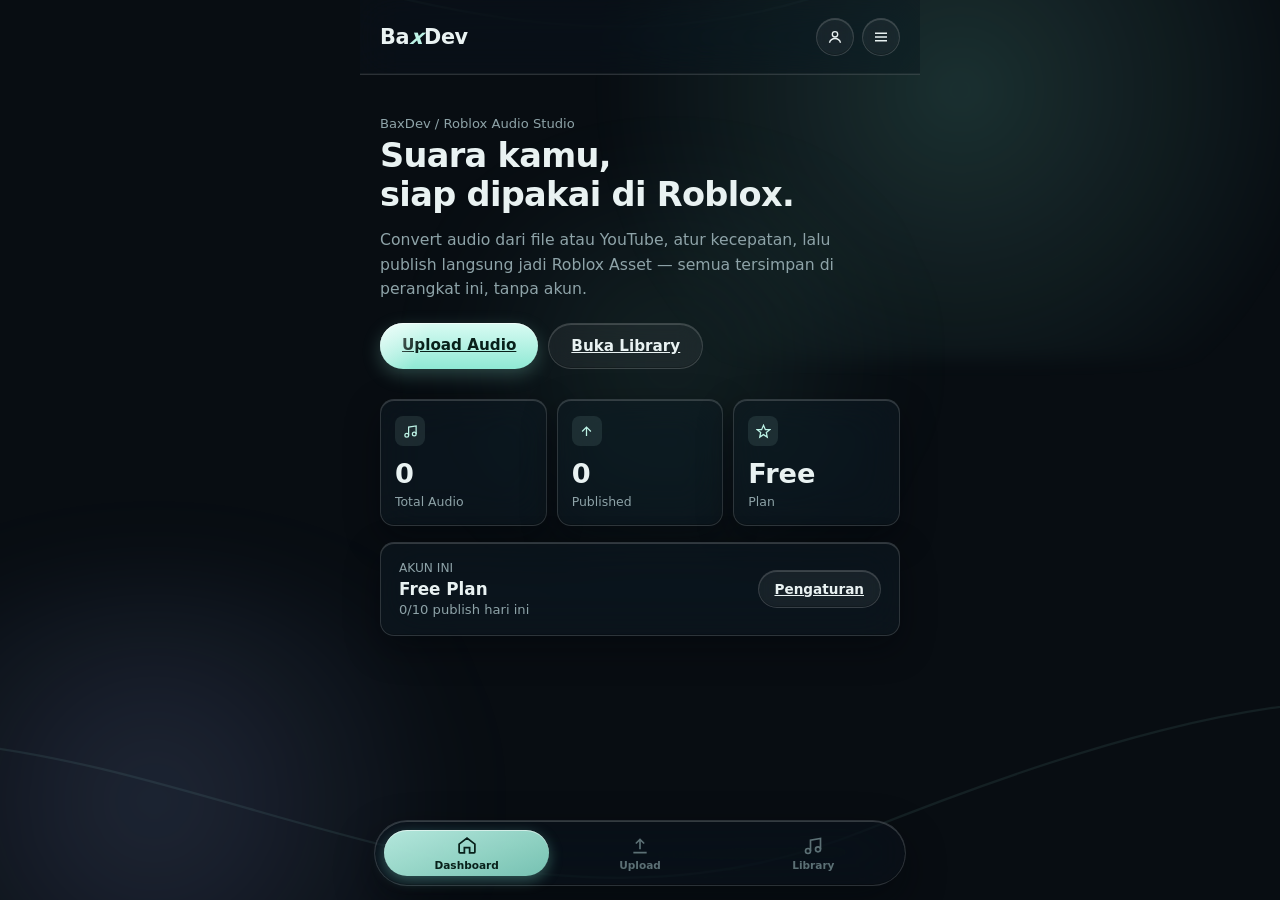
==== index.html @ e19176b3 "update" ====
<!DOCTYPE html>
<html lang="id">
<head>
<meta charset="UTF-8">
<meta name="viewport" content="width=device-width, initial-scale=1, viewport-fit=cover">
<title>BaxDev — Roblox Audio Studio</title>
<link rel="icon" href="data:image/svg+xml,%3Csvg xmlns='http://www.w3.org/2000/svg' viewBox='0 0 100 100'%3E%3Crect width='100' height='100' rx='22' fill='%230a1016'/%3E%3Ctext x='50' y='68' font-family='Arial' font-weight='900' font-size='58' fill='%237fe6d8' text-anchor='middle'%3EB%3C/text%3E%3C/svg%3E">
<link rel="stylesheet" href="assets/style.css">
</head>
<body>

<div class="wave-field" aria-hidden="true">
  <div class="glow"></div>
  <svg viewBox="0 0 800 900" preserveAspectRatio="xMidYMid slice">
    <g fill="none" stroke="rgba(140,220,205,0.09)" stroke-width="1">
      <path d="M-50,120 C150,40 300,220 500,140 S800,60 900,150"/>
      <path d="M-50,220 C150,140 300,320 500,240 S800,160 900,250"/>
      <path d="M-50,600 C150,520 300,700 500,620 S800,540 900,630"/>
      <path d="M-50,700 C150,620 300,800 500,720 S800,640 900,730"/>
    </g>
  </svg>
</div>

<div id="loader">
  <div class="brand-mark"><span>Ba</span><span class="x">x</span><span>Dev</span></div>
  <div class="bar"><i></i></div>
</div>

<div id="app">

  <header class="topbar">
    <a class="logo" href="index.html"><span>Ba</span><span class="x">x</span><span>Dev</span></a>
    <div class="topbar-actions">
      <a class="icon-btn" href="settings.html" title="Akun Roblox" aria-label="Akun Roblox">
        <svg viewBox="0 0 24 24" fill="none" stroke="currentColor" stroke-width="1.8"><circle cx="12" cy="8.4" r="3.6"/><path d="M4.6 19.6c1.15-3.55 4.05-5.6 7.4-5.6s6.25 2.05 7.4 5.6"/></svg>
      </a>
      <button class="icon-btn" id="btnMenu" title="Menu" aria-label="Menu">
        <svg viewBox="0 0 24 24" fill="none" stroke="currentColor" stroke-width="1.8"><path d="M4 7h16M4 12h16M4 17h16"/></svg>
      </button>
    </div>
  </header>

  <main>
    <p class="eyebrow-plain">BaxDev / Roblox Audio Studio</p>
    <h1 class="hero">Suara kamu,<br>siap dipakai di Roblox.</h1>
    <p class="hero-sub">Convert audio dari file atau YouTube, atur kecepatan, lalu publish langsung jadi Roblox Asset — semua tersimpan di perangkat ini, tanpa akun.</p>
    <div class="btn-row">
      <a class="btn btn-primary" href="upload.html">Upload Audio</a>
      <a class="btn btn-ghost" href="library.html">Buka Library</a>
    </div>

    <div class="stats-grid">
      <div class="stat-card">
        <div class="ic"><svg viewBox="0 0 24 24" fill="none" stroke="currentColor" stroke-width="2"><path d="M9 18V5l12-2v13"/><circle cx="6" cy="18" r="3"/><circle cx="18" cy="16" r="3"/></svg></div>
        <div class="num" id="statTotal">0</div>
        <div class="lbl">Total Audio</div>
      </div>
      <div class="stat-card">
        <div class="ic"><svg viewBox="0 0 24 24" fill="none" stroke="currentColor" stroke-width="2"><path d="M12 19V5M5 12l7-7 7 7"/></svg></div>
        <div class="num" id="statPublished">0</div>
        <div class="lbl">Published</div>
      </div>
      <div class="stat-card">
        <div class="ic"><svg viewBox="0 0 24 24" fill="none" stroke="currentColor" stroke-width="2"><path d="M12 2l3 7h7l-5.5 4.5L18 21l-6-4-6 4 1.5-7.5L2 9h7z"/></svg></div>
        <div class="num" id="statPlanShort">Free</div>
        <div class="lbl">Plan</div>
      </div>
    </div>

    <div class="plan-card">
      <div>
        <div class="plan-lbl">AKUN INI</div>
        <div class="plan-name" id="planName">Free Plan</div>
        <div class="plan-quota" id="planQuota">0/10 publish hari ini</div>
      </div>
      <a class="btn btn-ghost" href="settings.html">Pengaturan</a>
    </div>
  </main>

  <nav class="bottom-nav">
    <a href="index.html" class="nav-item active">
      <span class="nav-content">
        <svg viewBox="0 0 24 24" fill="none" stroke="currentColor" stroke-width="2"><path d="M3 11l9-7 9 7v9a1 1 0 01-1 1h-5v-6H9v6H4a1 1 0 01-1-1z"/></svg>
        Dashboard
      </span>
    </a>
    <a href="upload.html" class="nav-item">
      <span class="nav-content">
        <svg viewBox="0 0 24 24" fill="none" stroke="currentColor" stroke-width="2"><path d="M12 16V4M7 9l5-5 5 5M4 20h16"/></svg>
        Upload
      </span>
    </a>
    <a href="library.html" class="nav-item">
      <span class="nav-content">
        <svg viewBox="0 0 24 24" fill="none" stroke="currentColor" stroke-width="2"><path d="M9 18V5l12-2v13"/><circle cx="6" cy="18" r="3"/><circle cx="18" cy="16" r="3"/></svg>
        Library
      </span>
    </a>
  </nav>
</div>

<!-- MENU SHEET -->
<div class="modal-veil" id="veilMenu">
  <div class="modal menu-sheet">
    <div class="modal-head"><h3>Menu</h3><button class="icon-btn" data-close aria-label="Tutup">✕</button></div>
    <a class="menu-item" href="owner.html">
      <svg viewBox="0 0 24 24" fill="none" stroke="currentColor" stroke-width="2"><path d="M12 2l7 4v6c0 5-3.5 8-7 10-3.5-2-7-5-7-10V6l7-4z"/></svg>
      Owner Panel
    </a>
    <a class="menu-item" href="settings.html">
      <svg viewBox="0 0 24 24" fill="none" stroke="currentColor" stroke-width="2"><path d="M12 15a3 3 0 100-6 3 3 0 000 6z"/><path d="M19.4 13.5a1.7 1.7 0 000-3l1-1.7-1.7-1.7-1.7 1a1.7 1.7 0 00-3 0l-1-1.7H10l-1 1.7a1.7 1.7 0 00-3 0l-1.7-1L2.6 8.8l1 1.7a1.7 1.7 0 000 3l-1 1.7 1.7 1.7 1.7-1a1.7 1.7 0 003 0l1 1.7h3l1-1.7a1.7 1.7 0 003 0l1.7 1 1.7-1.7z"/></svg>
      Pengaturan
    </a>
  </div>
</div>

<div class="toast" id="toast"></div>

<script src="assets/storage.js"></script>
<script>
(function(){
  "use strict";
  const loader = document.getElementById("loader");
  const brand = loader ? loader.querySelector(".brand-mark") : null;
  const targetLogo = document.querySelector("header.topbar .logo");
  if(!loader || !brand){ return; }

  const SEEN_KEY = "baxdev_loader_seen";
  let alreadySeen = false;
  try{ alreadySeen = sessionStorage.getItem(SEEN_KEY) === "1"; }catch(e){ /* private mode dll — anggap belum pernah lihat */ }

  if(alreadySeen){
    // Sudah pernah nonton animasinya di sesi browser ini (tab/window yang sama) —
    // langsung sembunyikan tanpa animasi, biar nggak nongol ulang tiap balik ke Dashboard.
    loader.classList.add("gone");
    return;
  }
  try{ sessionStorage.setItem(SEEN_KEY, "1"); }catch(e){ /* localStorage penuh/private mode — nggak fatal, animasi tetap jalan */ }

  function flyToCorner(){
    if(!targetLogo){ loader.classList.add("hidden"); return; }
    const from = brand.getBoundingClientRect();
    const to = targetLogo.getBoundingClientRect();
    const scale = to.width / from.width;
    const dx = (to.left + to.width / 2) - (from.left + from.width / 2);
    const dy = (to.top + to.height / 2) - (from.top + from.height / 2);

    loader.classList.add("collapsing"); // background + progress bar memudar
    brand.style.transform = `translate(${dx}px, ${dy}px) scale(${scale})`;

    brand.addEventListener("transitionend", () => {
      loader.classList.add("gone"); // sudah persis di posisi logo asli, sembunyikan instan
    }, { once: true });
  }

  brand.addEventListener("animationend", () => {
    brand.style.animation = "none";
    void brand.offsetWidth; // paksa reflow supaya transform berikutnya benar-benar transisi
    setTimeout(flyToCorner, 300);
  }, { once: true });

  // fallback kalau animationend tidak pernah tembak (mis. tab background)
  setTimeout(() => {
    if(!loader.classList.contains("gone")) loader.classList.add("hidden");
  }, 3000);
})();
</script>
</body>
</html>
---- assets/style.css ----
:root{
  --bg:#080d12;
  --bg-soft:#0c141b;
  --panel:#101b23;
  --panel-2:#0d161d;
  --border:rgba(255,255,255,.08);
  --border-strong:rgba(255,255,255,.14);
  --text:#e9f2f2;
  --text-dim:#8ea3a8;
  --text-faint:#5c7075;
  --accent:#bdf3e6;
  --accent-strong:#8fe9d4;
  --accent-ink:#08201a;
  --accent-2:#9db3ff;
  --danger:#ff8a80;
  --ok:#7ee6b0;
  --warn:#ffcf7d;
  --radius:14px;
  --radius-sm:9px;
  --shell-max:560px;
  /* liquid glass surface: translucent panel + blur so the moving
     background shows through, plus a thin top rim-light and a soft
     cast shadow to read as a curved, lit piece of glass. */
  --glass-bg:rgba(16,27,35,.52);
  --glass-bg-soft:rgba(13,22,29,.4);
  --glass-border:rgba(255,255,255,.14);
  --glass-highlight:inset 0 1px 0 rgba(255,255,255,.16), inset 0 -1px 0 rgba(0,0,0,.22);
  --glass-shadow:0 12px 34px rgba(2,6,10,.4);
  --glass-blur:blur(20px) saturate(150%);
}
@media (prefers-reduced-motion: reduce){
  *,*::before,*::after{animation-duration:.001ms !important;animation-iteration-count:1 !important;transition-duration:.001ms !important;}
}
*{box-sizing:border-box;}
html,body{height:100%;}
body{
  margin:0;
  background:var(--bg);
  color:var(--text);
  font-family:'Segoe UI',Inter,system-ui,-apple-system,sans-serif;
  -webkit-font-smoothing:antialiased;
  padding-top:env(safe-area-inset-top,0px);
}
html{scroll-padding-top:env(safe-area-inset-top,0px);}
::selection{background:var(--accent);color:var(--accent-ink);}
button{font-family:inherit;}
input,textarea,select{font-family:inherit;}
a{color:inherit;}

.wave-field{position:fixed;inset:0;overflow:hidden;z-index:0;pointer-events:none;background:var(--bg);}
.wave-field svg{position:absolute;inset:-10% -20%;width:140%;height:120%;animation:waveDrift 26s ease-in-out infinite;}
.wave-field .glow{
  position:absolute;top:-20%;right:-10%;width:70%;height:60%;
  background:radial-gradient(circle,rgba(125,230,208,.16),transparent 70%);
  filter:blur(10px);
  animation:blobFloatA 22s ease-in-out infinite;
}
/* two extra liquid blobs, added purely via pseudo-elements so every page
   that already has .wave-field gets them for free, no markup changes. */
.wave-field::before,.wave-field::after{
  content:"";position:absolute;border-radius:50%;filter:blur(46px);
}
.wave-field::before{
  width:60%;height:50%;left:-18%;bottom:-14%;
  background:radial-gradient(circle,rgba(157,179,255,.16),transparent 70%);
  animation:blobFloatB 30s ease-in-out infinite;
}
.wave-field::after{
  width:45%;height:40%;left:30%;top:20%;
  background:radial-gradient(circle,rgba(125,230,208,.10),transparent 70%);
  animation:blobFloatC 34s ease-in-out infinite;
}
@keyframes waveDrift{
  0%{transform:translate3d(0,0,0) rotate(0deg);}
  50%{transform:translate3d(-3%,1.5%,0) rotate(.6deg);}
  100%{transform:translate3d(0,0,0) rotate(0deg);}
}
@keyframes blobFloatA{
  0%,100%{transform:translate3d(0,0,0) scale(1);}
  50%{transform:translate3d(-6%,8%,0) scale(1.12);}
}
@keyframes blobFloatB{
  0%,100%{transform:translate3d(0,0,0) scale(1);}
  50%{transform:translate3d(8%,-6%,0) scale(1.15);}
}
@keyframes blobFloatC{
  0%,100%{transform:translate3d(0,0,0) scale(1);}
  50%{transform:translate3d(-5%,-5%,0) scale(.9);}
}

/* ---------- LOADER (index only) ---------- */
/* Tiga fase: (1) brand-mark muncul di tengah lewat brandIn, (2) begitu
   selesai, JS ukur posisi logo asli di topbar lalu set transform inline
   di brand-mark supaya "terbang" smooth ke pojok kiri atas — background
   & progress bar memudar bareng (.collapsing) sementara brand-mark tetap
   terlihat penuh di atasnya, (3) begitu penerbangan selesai persis di
   posisi logo asli, #loader disembunyikan instan (.gone) — tidak ada
   crossfade karena keduanya sudah identik pixel-for-pixel. */
#loader{
  position:fixed;inset:0;z-index:100;
  display:flex;align-items:center;justify-content:center;flex-direction:column;
  background:var(--bg);
  transition:opacity .5s ease, visibility .5s ease, background .45s ease;
}
#loader.collapsing{background:transparent;}
#loader.collapsing .bar{opacity:0;transition:opacity .3s ease;}
#loader.hidden{opacity:0;visibility:hidden;pointer-events:none;}
#loader.gone{display:none;}
.brand-mark{font-size:2.6rem;font-weight:800;letter-spacing:-.02em;display:flex;align-items:baseline;gap:1px;color:var(--text);}
.brand-mark .x{color:var(--accent);font-style:italic;transform:skewX(-8deg);display:inline-block;}
#loader .brand-mark{
  position:relative;z-index:2;
  opacity:0;transform:translateY(6px) scale(.98);
  animation:brandIn .8s cubic-bezier(.2,.7,.2,1) forwards .15s;
  transition:transform .6s cubic-bezier(.22,1,.36,1);
  transform-origin:center center;
  will-change:transform;
}
#loader .bar{width:120px;height:2px;background:rgba(255,255,255,.08);margin-top:26px;border-radius:2px;overflow:hidden;}
#loader .bar i{display:block;height:100%;width:30%;background:var(--accent);animation:loadBar 1.1s ease-in-out infinite;}
@keyframes brandIn{to{opacity:1;transform:none;}}
@keyframes loadBar{0%{transform:translateX(-100%);}50%{transform:translateX(120%);}100%{transform:translateX(320%);}}

/* ---------- SHELL ---------- */
#app{position:relative;z-index:1;max-width:var(--shell-max);margin:0 auto;min-height:100vh;}
#app.fade-in{opacity:0;animation:appIn .35s ease forwards;}
@keyframes appIn{to{opacity:1;}}

header.topbar{
  position:sticky;top:0;top:env(safe-area-inset-top,0px);z-index:20;
  display:flex;align-items:center;justify-content:space-between;
  padding:18px 20px;background:var(--glass-bg-soft);
  -webkit-backdrop-filter:var(--glass-blur);backdrop-filter:var(--glass-blur);
  border-bottom:1px solid var(--glass-border);
  box-shadow:inset 0 -1px 0 rgba(255,255,255,.05);
  text-decoration:none;
}
.logo{font-size:1.3rem;font-weight:800;letter-spacing:-.02em;display:flex;gap:1px;text-decoration:none;color:var(--text);}
.logo .x{color:var(--accent);font-style:italic;transform:skewX(-8deg);}
.topbar-actions{display:flex;gap:8px;align-items:center;}
.icon-btn{
  width:38px;height:38px;border-radius:50%;border:1px solid var(--glass-border);
  background:rgba(255,255,255,.05);-webkit-backdrop-filter:blur(10px);backdrop-filter:blur(10px);
  color:var(--text);display:flex;align-items:center;justify-content:center;
  cursor:pointer;transition:background .15s,border-color .15s;text-decoration:none;
  box-shadow:var(--glass-highlight);
}
.icon-btn:hover{background:rgba(255,255,255,.1);}
.icon-btn:focus-visible{outline:2px solid var(--accent);outline-offset:2px;}
.icon-btn svg{width:18px;height:18px;}
.icon-btn.has-avatar{padding:0;overflow:hidden;background:rgba(255,255,255,.05);}
.account-avatar-img{width:100%;height:100%;object-fit:cover;display:block;border-radius:50%;}

main{padding:28px 20px 110px;}

.eyebrow-plain{color:var(--text-dim);font-size:.82rem;margin-bottom:6px;}
h1.hero{font-size:2.1rem;line-height:1.15;font-weight:800;letter-spacing:-.02em;margin:0 0 14px;}
h1.page-title{font-size:1.7rem;font-weight:800;letter-spacing:-.01em;margin:0 0 6px;}
.page-sub{color:var(--text-dim);font-size:.9rem;margin:0 0 24px;}
.hero-sub{color:var(--text-dim);font-size:.98rem;line-height:1.55;margin:0 0 22px;max-width:46ch;}

.btn{border:none;border-radius:999px;padding:13px 22px;font-size:.95rem;font-weight:700;cursor:pointer;transition:transform .12s ease, filter .12s ease;position:relative;overflow:hidden;}
.btn:active{transform:scale(.97);}
.btn-primary{background:linear-gradient(180deg,#d9fbf3,var(--accent-strong));color:var(--accent-ink);box-shadow:0 6px 18px rgba(143,233,212,.25), inset 0 1px 0 rgba(255,255,255,.6);}
.btn-primary::after{content:"";position:absolute;inset:0;background:linear-gradient(115deg,rgba(255,255,255,.55) 0%,rgba(255,255,255,0) 30%);pointer-events:none;}
.btn-primary:hover{filter:brightness(1.04);}
.btn-primary:disabled{filter:grayscale(.5);opacity:.55;cursor:not-allowed;transform:none;}
.btn-ghost{background:rgba(255,255,255,.05);border:1px solid var(--glass-border);color:var(--text);-webkit-backdrop-filter:blur(12px);backdrop-filter:blur(12px);box-shadow:var(--glass-highlight);}
.btn-ghost:hover{background:rgba(255,255,255,.09);}
.btn-danger{background:rgba(255,138,128,.08);border:1px solid rgba(255,138,128,.4);color:var(--danger);-webkit-backdrop-filter:blur(12px);backdrop-filter:blur(12px);}
.btn-danger:hover{background:rgba(255,138,128,.14);}
.btn-block{width:100%;}
.btn-row{display:flex;gap:10px;flex-wrap:wrap;margin-bottom:30px;}

.stats-grid{display:grid;grid-template-columns:repeat(3,1fr);gap:10px;margin-bottom:16px;}
.stat-card{background:var(--glass-bg);-webkit-backdrop-filter:var(--glass-blur);backdrop-filter:var(--glass-blur);border:1px solid var(--glass-border);border-radius:var(--radius);padding:16px 14px;box-shadow:var(--glass-highlight),var(--glass-shadow);}
.stat-card .ic{width:30px;height:30px;border-radius:8px;background:rgba(189,243,230,.1);display:flex;align-items:center;justify-content:center;margin-bottom:14px;}
.stat-card .ic svg{width:15px;height:15px;color:var(--accent);}
.stat-card .num{font-size:1.7rem;font-weight:800;line-height:1;}
.stat-card .lbl{color:var(--text-dim);font-size:.78rem;margin-top:6px;}

.plan-card{display:flex;align-items:center;justify-content:space-between;gap:12px;background:var(--glass-bg);-webkit-backdrop-filter:var(--glass-blur);backdrop-filter:var(--glass-blur);border:1px solid var(--glass-border);border-radius:var(--radius);padding:18px;margin-bottom:34px;box-shadow:var(--glass-highlight),var(--glass-shadow);}
.plan-card .plan-lbl{color:var(--text-dim);font-size:.76rem;margin-bottom:4px;}
.plan-card .plan-name{font-weight:800;font-size:1.05rem;}
.plan-card .plan-name.vip{color:var(--accent);}
.plan-card .plan-quota{color:var(--text-dim);font-size:.82rem;margin-top:3px;}
.plan-card .btn{padding:10px 16px;font-size:.85rem;white-space:nowrap;}

section.card{background:var(--glass-bg);-webkit-backdrop-filter:var(--glass-blur);backdrop-filter:var(--glass-blur);border:1px solid var(--glass-border);border-radius:18px;padding:22px 18px;margin-bottom:20px;box-shadow:var(--glass-highlight),var(--glass-shadow);}
section.card h2{font-size:1.4rem;font-weight:800;letter-spacing:-.01em;margin:0 0 6px;}
section.card .card-sub{color:var(--text-dim);font-size:.9rem;margin:0 0 20px;}

.tabs{display:flex;gap:8px;background:rgba(255,255,255,.05);-webkit-backdrop-filter:blur(14px);backdrop-filter:blur(14px);padding:5px;border-radius:999px;margin-bottom:18px;border:1px solid var(--glass-border);box-shadow:var(--glass-highlight);}
.tab{flex:1;text-align:center;padding:12px 10px;border-radius:999px;border:none;background:transparent;color:var(--text-dim);font-weight:700;font-size:.92rem;cursor:pointer;transition:.15s;}
.tab.active{background:linear-gradient(180deg,#e6fcf6,var(--accent));color:var(--accent-ink);box-shadow:0 4px 14px rgba(143,233,212,.28), inset 0 1px 0 rgba(255,255,255,.6);}
.panel{display:none;}
.panel.active{display:block;}

.dropzone{border:1.5px dashed var(--glass-border);border-radius:var(--radius);padding:38px 16px;text-align:center;cursor:pointer;transition:border-color .15s,background .15s;background:rgba(255,255,255,.02);}
.dropzone:hover,.dropzone.drag{border-color:var(--accent-strong);background:rgba(189,243,230,.05);}
.dropzone .up-ic{width:52px;height:52px;border-radius:12px;background:var(--glass-bg);-webkit-backdrop-filter:blur(12px);backdrop-filter:blur(12px);border:1px solid var(--glass-border);display:flex;align-items:center;justify-content:center;margin:0 auto 16px;box-shadow:var(--glass-highlight);}
.dropzone .up-ic svg{width:22px;height:22px;color:var(--accent);}
.dropzone p.title{font-weight:700;margin:0 0 6px;}
.dropzone p.sub{color:var(--text-dim);font-size:.85rem;margin:0 0 16px;}
.fmt-row{display:flex;gap:8px;justify-content:center;flex-wrap:wrap;}
.fmt-pill{border:1px solid var(--border-strong);border-radius:999px;padding:5px 12px;font-size:.75rem;color:var(--text-dim);}
input[type=file]{display:none;}

label.field-label{display:block;font-size:.76rem;letter-spacing:.02em;color:var(--text-dim);margin-bottom:10px;}
textarea,.text-input{width:100%;background:rgba(255,255,255,.04);-webkit-backdrop-filter:blur(10px);backdrop-filter:blur(10px);border:1px solid var(--glass-border);border-radius:var(--radius-sm);color:var(--text);padding:14px;font-size:.95rem;resize:vertical;box-shadow:inset 0 1px 0 rgba(255,255,255,.06);}
textarea:focus,.text-input:focus{outline:none;border-color:var(--accent-strong);}
textarea::placeholder,.text-input::placeholder{color:var(--text-faint);}
textarea{min-height:96px;}

.hint{color:var(--text-dim);font-size:.82rem;line-height:1.5;margin-top:14px;}

.settings-block{margin-top:20px;padding-top:20px;border-top:1px solid var(--border);}
.settings-block h3{font-size:.95rem;font-weight:800;margin:0 0 14px;}
.speed-grid{display:grid;grid-template-columns:repeat(4,1fr);gap:8px;margin-bottom:6px;}
.speed-chip{border:1px solid var(--glass-border);background:rgba(255,255,255,.04);-webkit-backdrop-filter:blur(10px);backdrop-filter:blur(10px);color:var(--text-dim);border-radius:999px;padding:11px 0;font-weight:700;font-size:.85rem;cursor:pointer;box-shadow:var(--glass-highlight);}
.speed-chip.active{background:var(--accent);border-color:var(--accent);color:var(--accent-ink);box-shadow:0 4px 14px rgba(143,233,212,.3), inset 0 1px 0 rgba(255,255,255,.6);}

.quota-lock{margin-top:14px;padding:12px 14px;border-radius:var(--radius-sm);background:rgba(255,207,125,.09);-webkit-backdrop-filter:blur(10px);backdrop-filter:blur(10px);border:1px solid rgba(255,207,125,.25);color:var(--warn);font-size:.82rem;}

/* mode toggle (direct vs proxy) */
.mode-toggle{display:flex;gap:8px;margin-bottom:14px;}
.mode-btn{flex:1;padding:12px 8px;border-radius:var(--radius-sm);border:1px solid var(--glass-border);background:rgba(255,255,255,.04);-webkit-backdrop-filter:blur(10px);backdrop-filter:blur(10px);color:var(--text-dim);font-weight:700;font-size:.82rem;cursor:pointer;}
.mode-btn.active{background:var(--accent);color:var(--accent-ink);border-color:var(--accent);}

.conn-banner{border-radius:var(--radius-sm);padding:13px 14px;font-size:.84rem;margin-top:14px;display:none;line-height:1.5;-webkit-backdrop-filter:blur(10px);backdrop-filter:blur(10px);}
.conn-banner.show{display:block;}
.conn-banner.ok{background:rgba(126,230,176,.1);border:1px solid rgba(126,230,176,.3);color:var(--ok);}
.conn-banner.err{background:rgba(255,138,128,.1);border:1px solid rgba(255,138,128,.3);color:var(--danger);}
.conn-banner.pending{background:rgba(255,255,255,.06);border:1px solid var(--border-strong);color:var(--text-dim);}

/* ---------- custom preview player ---------- */
.player{display:flex;align-items:center;gap:12px;background:var(--glass-bg);-webkit-backdrop-filter:var(--glass-blur);backdrop-filter:var(--glass-blur);border:1px solid var(--glass-border);border-radius:999px;padding:8px 16px 8px 8px;margin-bottom:10px;box-shadow:var(--glass-highlight);}
.player-play{flex-shrink:0;width:34px;height:34px;border-radius:50%;border:none;background:var(--accent);color:var(--accent-ink);display:flex;align-items:center;justify-content:center;cursor:pointer;transition:filter .12s ease;padding:0;box-shadow:0 3px 10px rgba(143,233,212,.3), inset 0 1px 0 rgba(255,255,255,.6);}
.player-play:hover{filter:brightness(1.06);}
.player-play svg{width:14px;height:14px;}
.player-play .ic-pause{display:none;}
.player-play.playing .ic-play{display:none;}
.player-play.playing .ic-pause{display:block;}
.player-body{flex:1;min-width:0;}
.player-seek{-webkit-appearance:none;appearance:none;width:100%;height:3px;background:rgba(255,255,255,.14);border-radius:999px;outline:none;margin:0;cursor:pointer;}
.player-seek::-webkit-slider-thumb{-webkit-appearance:none;width:11px;height:11px;border-radius:50%;background:var(--accent);border:none;margin-top:-4px;}
.player-seek::-moz-range-thumb{width:11px;height:11px;border-radius:50%;background:var(--accent);border:none;}
.player-seek::-moz-range-track{height:3px;background:rgba(255,255,255,.14);border-radius:999px;}
.player-seek:focus-visible{outline:2px solid var(--accent);outline-offset:3px;}
.player-time{display:flex;justify-content:space-between;font-size:.7rem;color:var(--text-faint);margin-top:6px;}

/* ---------- upload progress ---------- */
.progress-row{display:flex;align-items:center;gap:10px;margin-bottom:10px;}
.progress-bar{flex:1;height:4px;border-radius:999px;background:rgba(255,255,255,.08);overflow:hidden;}
.progress-bar i{display:block;height:100%;width:0%;background:var(--accent);transition:width .2s ease;}
.progress-pct{font-size:.72rem;color:var(--text-dim);font-weight:700;min-width:32px;text-align:right;}

/* library / tracks */
.track{border:1px solid var(--glass-border);border-radius:var(--radius);padding:14px;margin-bottom:12px;background:var(--glass-bg-soft);-webkit-backdrop-filter:var(--glass-blur);backdrop-filter:var(--glass-blur);box-shadow:var(--glass-highlight);}
.track-top{display:flex;justify-content:space-between;gap:10px;align-items:flex-start;margin-bottom:10px;flex-wrap:wrap;}
.track-tags{display:flex;gap:6px;flex-wrap:wrap;}
.track-src,.track-speed{font-size:.68rem;letter-spacing:.03em;color:var(--text-faint);border:1px solid var(--border);border-radius:6px;padding:3px 7px;white-space:nowrap;}
.status-pill{font-size:.68rem;font-weight:700;padding:3px 9px;border-radius:999px;white-space:nowrap;}
.status-draft{background:rgba(255,255,255,.08);color:var(--text-dim);}
.status-processing,.status-publishing{background:rgba(255,207,125,.15);color:var(--warn);}
.status-published{background:rgba(126,230,176,.15);color:var(--ok);}
.status-failed{background:rgba(255,138,128,.15);color:var(--danger);}
.track input.text-input{margin-bottom:8px;font-size:.9rem;padding:10px 12px;}
.track .track-name-static{margin:0 0 10px;font-weight:700;font-size:.92rem;}
.track-actions{display:flex;gap:8px;align-items:center;}
.track-actions .btn{padding:9px 14px;font-size:.82rem;flex:1;}
.track-msg{font-size:.78rem;color:var(--text-dim);margin-top:8px;line-height:1.4;}
.track-msg.err{color:var(--danger);}
.empty-state{color:var(--text-dim);font-size:.88rem;padding:20px 4px;text-align:center;}

/* modal (menu sheet only, now that pages are separate) */
.modal-veil{position:fixed;inset:0;background:rgba(4,7,10,.55);-webkit-backdrop-filter:blur(4px);backdrop-filter:blur(4px);display:flex;align-items:flex-end;justify-content:center;z-index:60;opacity:0;pointer-events:none;transition:opacity .2s ease;}
.modal-veil.open{opacity:1;pointer-events:auto;}
.modal{width:100%;max-width:var(--shell-max);background:var(--glass-bg);-webkit-backdrop-filter:var(--glass-blur);backdrop-filter:var(--glass-blur);border:1px solid var(--glass-border);border-radius:22px 22px 0 0;padding:24px 20px calc(24px + env(safe-area-inset-bottom,0px));transform:translateY(16px);transition:transform .25s cubic-bezier(.2,.8,.2,1);max-height:88vh;overflow-y:auto;box-shadow:inset 0 1px 0 rgba(255,255,255,.16),0 -12px 34px rgba(2,6,10,.4);}
.modal-veil.open .modal{transform:none;}
.modal-head{display:flex;justify-content:space-between;align-items:center;margin-bottom:18px;}
.modal-head h3{margin:0;font-size:1.15rem;font-weight:800;}
.menu-sheet .menu-item{display:flex;align-items:center;gap:12px;padding:14px 4px;border-bottom:1px solid var(--border);background:none;border-left:none;border-right:none;border-top:none;color:var(--text);width:100%;text-align:left;font-size:.95rem;font-weight:600;cursor:pointer;text-decoration:none;}
.menu-sheet .menu-item:last-child{border-bottom:none;}
.menu-sheet .menu-item svg{width:18px;height:18px;color:var(--accent);flex-shrink:0;}

.field{margin-bottom:16px;}
.field label{display:block;font-size:.8rem;color:var(--text-dim);margin-bottom:7px;}
.field .note{font-size:.76rem;color:var(--text-faint);margin-top:6px;line-height:1.4;}
.divider{border:none;border-top:1px solid var(--border);margin:20px 0;}

/* owner page */
.owner-locked,.owner-unlocked{display:none;}
.owner-locked.show,.owner-unlocked.show{display:block;}
.vip-row{display:flex;justify-content:space-between;align-items:center;gap:10px;padding:10px 0;border-bottom:1px solid var(--border);}
.vip-row:last-child{border-bottom:none;}
.vip-row .uid{font-weight:700;font-size:.92rem;}
.vip-row .uid-note{color:var(--text-dim);font-size:.76rem;}
.vip-empty{color:var(--text-dim);font-size:.85rem;padding:8px 0;}
.add-row{display:flex;gap:8px;}
.add-row .text-input{flex:1;}

/* bottom nav — floating liquid-glass capsule */
.bottom-nav{
  position:fixed;left:14px;right:14px;bottom:calc(14px + env(safe-area-inset-bottom,0px));
  z-index:30;display:flex;gap:2px;
  max-width:calc(var(--shell-max) - 28px);margin:0 auto;
  background:var(--glass-bg-soft);
  -webkit-backdrop-filter:blur(28px) saturate(180%);backdrop-filter:blur(28px) saturate(180%);
  border:1px solid var(--glass-border);
  border-radius:999px;
  box-shadow:0 16px 40px rgba(2,6,10,.45), inset 0 1px 0 rgba(255,255,255,.18), inset 0 -1px 0 rgba(0,0,0,.25);
  padding:6px;
}
.nav-item{
  position:relative;flex:1;display:block;text-decoration:none;border-radius:999px;
}
/* pill kaca di belakang tab aktif — z-index:0, di BAWAH .nav-content (z-index:1).
   Dua elemen sejajar dengan z-index angka positif/0 itu urutannya pasti dan
   sama di semua browser, beda dengan trik z-index negatif yang gampang meleset. */
.nav-item::before{
  content:"";position:absolute;inset:3px;border-radius:999px;z-index:0;
  background:transparent;opacity:0;transform:scale(.82);
  transition:opacity .3s ease, transform .4s cubic-bezier(.34,1.56,.64,1), background .3s ease;
}
.nav-item.active::before{
  opacity:1;transform:scale(1);
  background:linear-gradient(160deg, rgba(189,243,230,.95), rgba(143,233,212,.82));
  box-shadow:0 4px 14px rgba(125,230,208,.35), inset 0 1px 0 rgba(255,255,255,.55);
}
.nav-content{
  position:relative;z-index:1;
  display:flex;flex-direction:column;align-items:center;gap:3px;
  padding:9px 0 8px;color:var(--text-faint);
  font-size:.66rem;font-weight:700;transition:color .3s ease;
}
.nav-content svg{width:20px;height:20px;transition:transform .35s cubic-bezier(.34,1.56,.64,1);}
.nav-item.active .nav-content{color:var(--accent-ink);}
.nav-item.active .nav-content svg{transform:translateY(-1px) scale(1.05);}

.toast{position:fixed;left:50%;bottom:calc(90px + env(safe-area-inset-bottom,0px));transform:translateX(-50%);background:rgba(233,242,242,.92);-webkit-backdrop-filter:blur(14px);backdrop-filter:blur(14px);color:var(--bg);padding:12px 18px;border-radius:999px;font-size:.85rem;font-weight:600;z-index:80;opacity:0;pointer-events:none;transition:opacity .25s ease, transform .25s ease;max-width:88%;text-align:center;box-shadow:0 10px 26px rgba(2,6,10,.35), inset 0 1px 0 rgba(255,255,255,.6);}
.toast.show{opacity:1;transform:translateX(-50%) translateY(-4px);}
.toast.err{background:rgba(58,20,20,.85);color:#ffb3ab;border:1px solid rgba(255,138,128,.4);}

footer.foot{padding:10px 20px 8px;text-align:center;color:var(--text-faint);font-size:.78rem;}
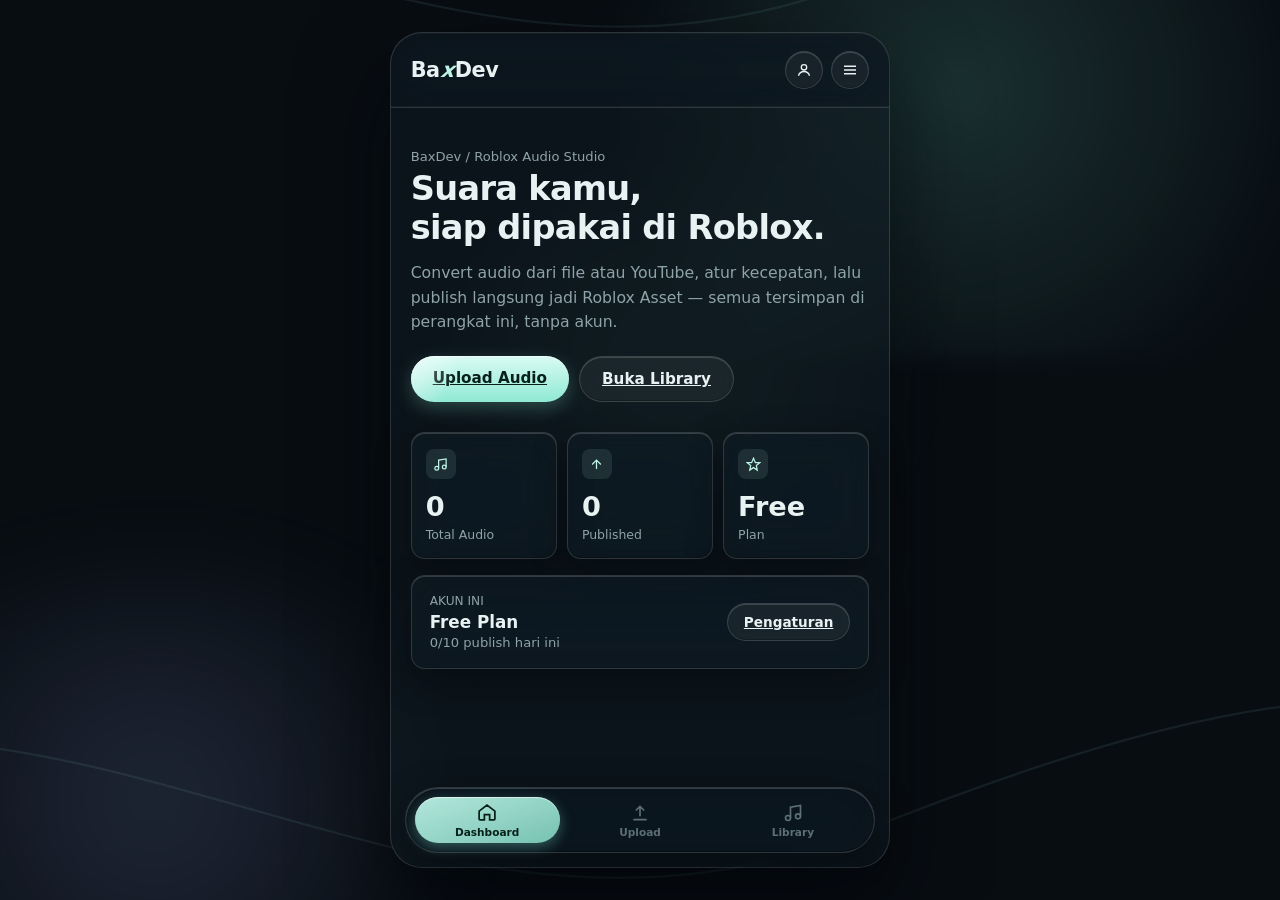
==== commit 96465b20: "update" ====
--- a/index.html
+++ b/index.html
@@ -41,6 +41,15 @@
   </header>
 
   <main>
+    <section class="welcome-card" id="welcomeCard" style="display:none;">
+      <div class="welcome-avatar" id="welcomeAvatar"></div>
+      <div class="welcome-text">
+        <p class="welcome-eyebrow">Selamat datang kembali</p>
+        <p class="welcome-name" id="welcomeName"></p>
+        <p class="welcome-handle" id="welcomeHandle"></p>
+      </div>
+    </section>
+
     <p class="eyebrow-plain">BaxDev / Roblox Audio Studio</p>
     <h1 class="hero">Suara kamu,<br>siap dipakai di Roblox.</h1>
     <p class="hero-sub">Convert audio dari file atau YouTube, atur kecepatan, lalu publish langsung jadi Roblox Asset — semua tersimpan di perangkat ini, tanpa akun.</p>
--- a/assets/style.css
+++ b/assets/style.css
@@ -179,6 +179,15 @@
 .stat-card .num{font-size:1.7rem;font-weight:800;line-height:1;}
 .stat-card .lbl{color:var(--text-dim);font-size:.78rem;margin-top:6px;}
 
+.welcome-card{display:flex;align-items:center;gap:14px;background:var(--glass-bg);-webkit-backdrop-filter:var(--glass-blur);backdrop-filter:var(--glass-blur);border:1px solid var(--glass-border);border-radius:var(--radius);padding:16px 18px;margin-bottom:22px;box-shadow:var(--glass-highlight),var(--glass-shadow);}
+.welcome-avatar{width:52px;height:52px;flex:none;border-radius:50%;overflow:hidden;background:rgba(255,255,255,.05);border:1px solid var(--glass-border);display:flex;align-items:center;justify-content:center;color:var(--text-dim);}
+.welcome-avatar svg{width:24px;height:24px;}
+.welcome-avatar img{width:100%;height:100%;object-fit:cover;display:block;}
+.welcome-text{min-width:0;}
+.welcome-eyebrow{color:var(--text-dim);font-size:.72rem;text-transform:uppercase;letter-spacing:.06em;margin:0 0 3px;}
+.welcome-name{font-size:1.15rem;font-weight:800;letter-spacing:-.01em;margin:0;overflow:hidden;text-overflow:ellipsis;white-space:nowrap;}
+.welcome-handle{color:var(--text-dim);font-size:.82rem;margin:2px 0 0;overflow:hidden;text-overflow:ellipsis;white-space:nowrap;}
+
 .plan-card{display:flex;align-items:center;justify-content:space-between;gap:12px;background:var(--glass-bg);-webkit-backdrop-filter:var(--glass-blur);backdrop-filter:var(--glass-blur);border:1px solid var(--glass-border);border-radius:var(--radius);padding:18px;margin-bottom:34px;box-shadow:var(--glass-highlight),var(--glass-shadow);}
 .plan-card .plan-lbl{color:var(--text-dim);font-size:.76rem;margin-bottom:4px;}
 .plan-card .plan-name{font-weight:800;font-size:1.05rem;}
@@ -343,3 +352,58 @@
 .toast.err{background:rgba(58,20,20,.85);color:#ffb3ab;border:1px solid rgba(255,138,128,.4);}
 
 footer.foot{padding:10px 20px 8px;text-align:center;color:var(--text-faint);font-size:.78rem;}
+
+/* ---------- DESKTOP: bingkai app jadi kartu kaca mengambang ---------- */
+/* Di layar sempit (HP) #app tetap full-width transparan seperti biasa.
+   Mulai 701px, body jadi flex-center dan #app dibungkus jadi kartu kaca
+   yang elevated di atas wave-field, biar nggak keliatan kayak kolom mobile
+   nyasar di tengah layar kosong. */
+@media (min-width:701px){
+  body{display:flex;justify-content:center;align-items:flex-start;min-height:100vh;padding:32px 24px;}
+  #app{
+    min-height:calc(100vh - 64px);
+    border:1px solid var(--glass-border);
+    border-radius:32px;
+    background:var(--glass-bg);
+    -webkit-backdrop-filter:blur(8px);backdrop-filter:blur(8px);
+    box-shadow:0 40px 90px rgba(2,6,10,.55), inset 0 1px 0 rgba(255,255,255,.08);
+  }
+  header.topbar{border-radius:32px 32px 0 0;}
+}
+
+/* ---------- ANIMASI PERPINDAHAN HALAMAN (View Transitions API) ---------- */
+/* Native browser feature: setiap navigasi antar halaman same-origin di-capture
+   jadi "screenshot" before/after lalu di-crossfade otomatis — nggak perlu SPA/
+   routing JS sama sekali, tetap multi-page static site biasa. Browser yang
+   belum dukung (fallback aman): langsung pindah halaman seperti biasa, tanpa
+   animasi, tanpa error. */
+@view-transition{navigation:auto;}
+
+/* Topbar & bottom-nav dikasih nama transisi sendiri supaya browser
+   menganggapnya elemen yang SAMA yang bertahan lintas halaman (nggak ikut
+   di-crossfade/reload-flash) — cuma konten <main> yang beranimasi. */
+header.topbar{view-transition-name:app-topbar;}
+.bottom-nav{view-transition-name:app-bottom-nav;}
+
+::view-transition-old(root),
+::view-transition-new(root){
+  animation-duration:.32s;
+  animation-timing-function:cubic-bezier(.22,1,.36,1);
+}
+::view-transition-old(root){
+  animation-name:pageOut;
+}
+::view-transition-new(root){
+  animation-name:pageIn;
+}
+@keyframes pageOut{
+  to{opacity:0;transform:translateY(-6px) scale(.99);}
+}
+@keyframes pageIn{
+  from{opacity:0;transform:translateY(10px) scale(.99);}
+}
+@media (prefers-reduced-motion: reduce){
+  ::view-transition-group(*),
+  ::view-transition-old(*),
+  ::view-transition-new(*){animation:none !important;}
+}
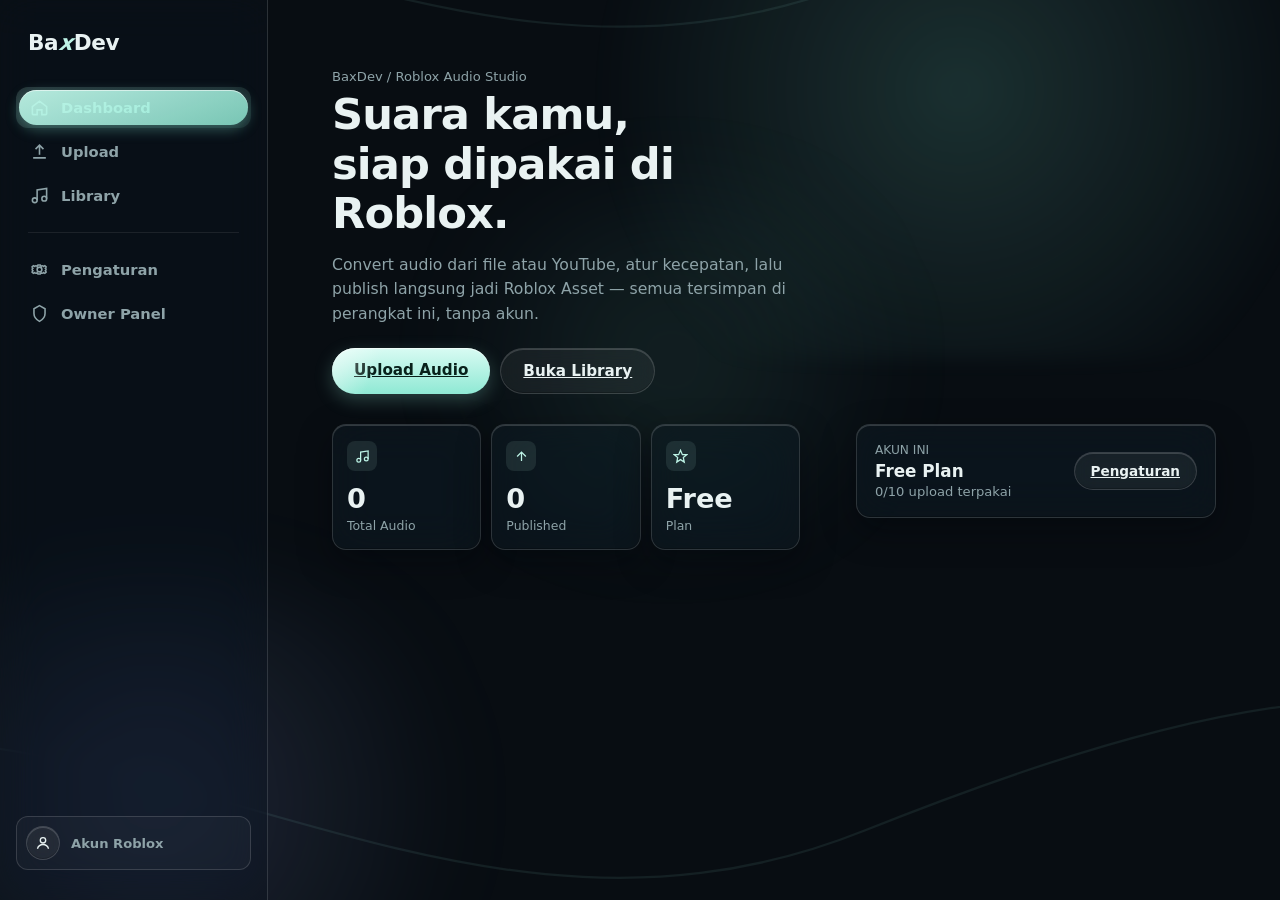
==== commit 6fb83389: "update" ====
--- a/index.html
+++ b/index.html
@@ -7,7 +7,7 @@
 <link rel="icon" href="data:image/svg+xml,%3Csvg xmlns='http://www.w3.org/2000/svg' viewBox='0 0 100 100'%3E%3Crect width='100' height='100' rx='22' fill='%230a1016'/%3E%3Ctext x='50' y='68' font-family='Arial' font-weight='900' font-size='58' fill='%237fe6d8' text-anchor='middle'%3EB%3C/text%3E%3C/svg%3E">
 <link rel="stylesheet" href="assets/style.css">
 </head>
-<body>
+<body class="page-dashboard">
 
 <div class="wave-field" aria-hidden="true">
   <div class="glow"></div>
@@ -26,12 +26,46 @@
   <div class="bar"><i></i></div>
 </div>
 
+<aside class="sidebar" aria-label="Navigasi utama">
+  <a class="sidebar-logo" href="index.html"><span>Ba</span><span class="x">x</span><span>Dev</span></a>
+  <nav class="sidebar-nav">
+    <a href="index.html" class="nav-item sidebar-link active">
+      <svg viewBox="0 0 24 24" fill="none" stroke="currentColor" stroke-width="2"><path d="M3 11l9-7 9 7v9a1 1 0 01-1 1h-5v-6H9v6H4a1 1 0 01-1-1z"/></svg>
+      Dashboard
+    </a>
+    <a href="upload.html" class="nav-item sidebar-link">
+      <svg viewBox="0 0 24 24" fill="none" stroke="currentColor" stroke-width="2"><path d="M12 16V4M7 9l5-5 5 5M4 20h16"/></svg>
+      Upload
+    </a>
+    <a href="library.html" class="nav-item sidebar-link">
+      <svg viewBox="0 0 24 24" fill="none" stroke="currentColor" stroke-width="2"><path d="M9 18V5l12-2v13"/><circle cx="6" cy="18" r="3"/><circle cx="18" cy="16" r="3"/></svg>
+      Library
+    </a>
+  </nav>
+  <div class="sidebar-divider"></div>
+  <nav class="sidebar-nav">
+    <a href="settings.html" class="nav-item sidebar-link">
+      <svg viewBox="0 0 24 24" fill="none" stroke="currentColor" stroke-width="2"><path d="M12 15a3 3 0 100-6 3 3 0 000 6z"/><path d="M19.4 13.5a1.7 1.7 0 000-3l1-1.7-1.7-1.7-1.7 1a1.7 1.7 0 00-3 0l-1-1.7H10l-1 1.7a1.7 1.7 0 00-3 0l-1.7-1L2.6 8.8l1 1.7a1.7 1.7 0 000 3l-1 1.7 1.7 1.7 1.7-1a1.7 1.7 0 003 0l1 1.7h3l1-1.7a1.7 1.7 0 003 0l1.7 1 1.7-1.7z"/></svg>
+      Pengaturan
+    </a>
+    <a href="owner.html" class="nav-item sidebar-link">
+      <svg viewBox="0 0 24 24" fill="none" stroke="currentColor" stroke-width="2"><path d="M12 2l7 4v6c0 5-3.5 8-7 10-3.5-2-7-5-7-10V6l7-4z"/></svg>
+      Owner Panel
+    </a>
+  </nav>
+  <div class="sidebar-spacer"></div>
+  <a class="sidebar-account" href="settings.html">
+    <span class="icon-btn" data-account-icon aria-hidden="true"></span>
+    <span class="sidebar-account-label">Akun Roblox</span>
+  </a>
+</aside>
+
 <div id="app">
 
   <header class="topbar">
     <a class="logo" href="index.html"><span>Ba</span><span class="x">x</span><span>Dev</span></a>
     <div class="topbar-actions">
-      <a class="icon-btn" href="settings.html" title="Akun Roblox" aria-label="Akun Roblox">
+      <a class="icon-btn" href="settings.html" data-account-icon title="Akun Roblox" aria-label="Akun Roblox">
         <svg viewBox="0 0 24 24" fill="none" stroke="currentColor" stroke-width="1.8"><circle cx="12" cy="8.4" r="3.6"/><path d="M4.6 19.6c1.15-3.55 4.05-5.6 7.4-5.6s6.25 2.05 7.4 5.6"/></svg>
       </a>
       <button class="icon-btn" id="btnMenu" title="Menu" aria-label="Menu">
@@ -80,7 +114,7 @@
       <div>
         <div class="plan-lbl">AKUN INI</div>
         <div class="plan-name" id="planName">Free Plan</div>
-        <div class="plan-quota" id="planQuota">0/10 publish hari ini</div>
+        <div class="plan-quota" id="planQuota">0/10 upload terpakai</div>
       </div>
       <a class="btn btn-ghost" href="settings.html">Pengaturan</a>
     </div>
@@ -131,8 +165,18 @@
   "use strict";
   const loader = document.getElementById("loader");
   const brand = loader ? loader.querySelector(".brand-mark") : null;
-  const targetLogo = document.querySelector("header.topbar .logo");
   if(!loader || !brand){ return; }
+
+  // Ada dua logo di markup (topbar buat HP, sidebar buat desktop) tapi cuma
+  // satu yang benar-benar terlihat lewat CSS media query — pilih yang punya
+  // ukuran nyata, jangan yang display:none (getBoundingClientRect-nya nol).
+  function pickVisibleLogo(){
+    return [
+      document.querySelector(".sidebar-logo"),
+      document.querySelector("header.topbar .logo")
+    ].find(el => el && el.offsetWidth > 0) || null;
+  }
+  const targetLogo = pickVisibleLogo();
 
   const SEEN_KEY = "baxdev_loader_seen";
   let alreadySeen = false;
--- a/assets/style.css
+++ b/assets/style.css
@@ -353,22 +353,65 @@
 
 footer.foot{padding:10px 20px 8px;text-align:center;color:var(--text-faint);font-size:.78rem;}
 
-/* ---------- DESKTOP: bingkai app jadi kartu kaca mengambang ---------- */
-/* Di layar sempit (HP) #app tetap full-width transparan seperti biasa.
-   Mulai 701px, body jadi flex-center dan #app dibungkus jadi kartu kaca
-   yang elevated di atas wave-field, biar nggak keliatan kayak kolom mobile
-   nyasar di tengah layar kosong. */
-@media (min-width:701px){
-  body{display:flex;justify-content:center;align-items:flex-start;min-height:100vh;padding:32px 24px;}
-  #app{
-    min-height:calc(100vh - 64px);
-    border:1px solid var(--glass-border);
-    border-radius:32px;
-    background:var(--glass-bg);
-    -webkit-backdrop-filter:blur(8px);backdrop-filter:blur(8px);
-    box-shadow:0 40px 90px rgba(2,6,10,.55), inset 0 1px 0 rgba(255,255,255,.08);
+/* sidebar hanya untuk desktop — di HP tetap disembunyikan total */
+.sidebar{display:none;}
+
+/* ---------- DESKTOP: sidebar navigation, layout beda total dari HP ---------- */
+/* Di bawah 960px, halaman persis seperti tampilan HP (topbar + bottom-nav,
+   satu kolom). Mulai 960px: topbar & bottom-nav diganti sidebar kiri yang
+   selalu terlihat, dan tiap halaman dapat layout kolom sendiri lewat class
+   di <body> — bukan cuma kolom mobile yang di-center di layar lebar. */
+@media (min-width:960px){
+  :root{--sidebar-w:268px;}
+
+  header.topbar,.bottom-nav{display:none;}
+
+  .sidebar{
+    position:fixed;inset:0 auto 0 0;width:var(--sidebar-w);z-index:25;
+    display:flex;flex-direction:column;padding:30px 16px;
+    background:var(--glass-bg-soft);
+    -webkit-backdrop-filter:var(--glass-blur);backdrop-filter:var(--glass-blur);
+    border-right:1px solid var(--glass-border);
+    view-transition-name:app-sidebar;
   }
-  header.topbar{border-radius:32px 32px 0 0;}
+  .sidebar-logo{font-size:1.35rem;font-weight:800;letter-spacing:-.02em;display:flex;gap:1px;color:var(--text);text-decoration:none;padding:0 12px;margin-bottom:32px;}
+  .sidebar-logo .x{color:var(--accent);font-style:italic;transform:skewX(-8deg);}
+  .sidebar-nav{display:flex;flex-direction:column;gap:3px;}
+  .sidebar-link{display:flex;align-items:center;gap:12px;padding:11px 14px;border-radius:12px;color:var(--text-dim);text-decoration:none;font-weight:600;font-size:.92rem;transition:background .15s ease,color .15s ease;}
+  .sidebar-link svg{width:19px;height:19px;flex-shrink:0;}
+  .sidebar-link:hover{background:rgba(255,255,255,.06);color:var(--text);}
+  .sidebar-link.active{background:linear-gradient(160deg,rgba(189,243,230,.16),rgba(143,233,212,.09));color:var(--accent);}
+  .sidebar-divider{height:1px;background:var(--border);margin:16px 12px;}
+  .sidebar-spacer{flex:1;}
+  .sidebar-account{display:flex;align-items:center;gap:11px;padding:9px;border-radius:12px;text-decoration:none;border:1px solid var(--glass-border);background:rgba(255,255,255,.03);transition:background .15s ease;}
+  .sidebar-account:hover{background:rgba(255,255,255,.08);}
+  .sidebar-account .icon-btn{width:34px;height:34px;pointer-events:none;}
+  .sidebar-account-label{font-size:.82rem;font-weight:700;color:var(--text-dim);overflow:hidden;text-overflow:ellipsis;white-space:nowrap;}
+
+  #app{margin-left:var(--sidebar-w);max-width:none;min-height:100vh;}
+  main{max-width:1180px;margin:0 auto;padding:56px 64px 72px;}
+  main.narrow{max-width:720px;}
+
+  /* dashboard: hero kiri, welcome/plan card jadi rail kanan */
+  body.page-dashboard main{display:grid;grid-template-columns:1fr 360px;column-gap:56px;align-items:start;}
+  body.page-dashboard .welcome-card,
+  body.page-dashboard .plan-card{grid-column:2;}
+  body.page-dashboard .eyebrow-plain,
+  body.page-dashboard h1.hero,
+  body.page-dashboard .hero-sub,
+  body.page-dashboard .btn-row,
+  body.page-dashboard .stats-grid{grid-column:1;}
+  body.page-dashboard h1.hero{font-size:2.7rem;max-width:16ch;}
+
+  /* upload: form kiri, staging preview kanan (sticky saat scroll) */
+  body.page-upload main{display:grid;grid-template-columns:1fr 1fr;column-gap:40px;align-items:start;}
+  body.page-upload h1.page-title,
+  body.page-upload .page-sub{grid-column:1/-1;}
+  body.page-upload #stagingCard{position:sticky;top:56px;}
+
+  /* library: grid kartu multi-kolom, bukan list satu kolom */
+  body.page-library #libraryList{display:grid;grid-template-columns:repeat(auto-fill,minmax(340px,1fr));gap:16px;align-items:start;}
+  body.page-library .track{margin-bottom:0;}
 }
 
 /* ---------- ANIMASI PERPINDAHAN HALAMAN (View Transitions API) ---------- */
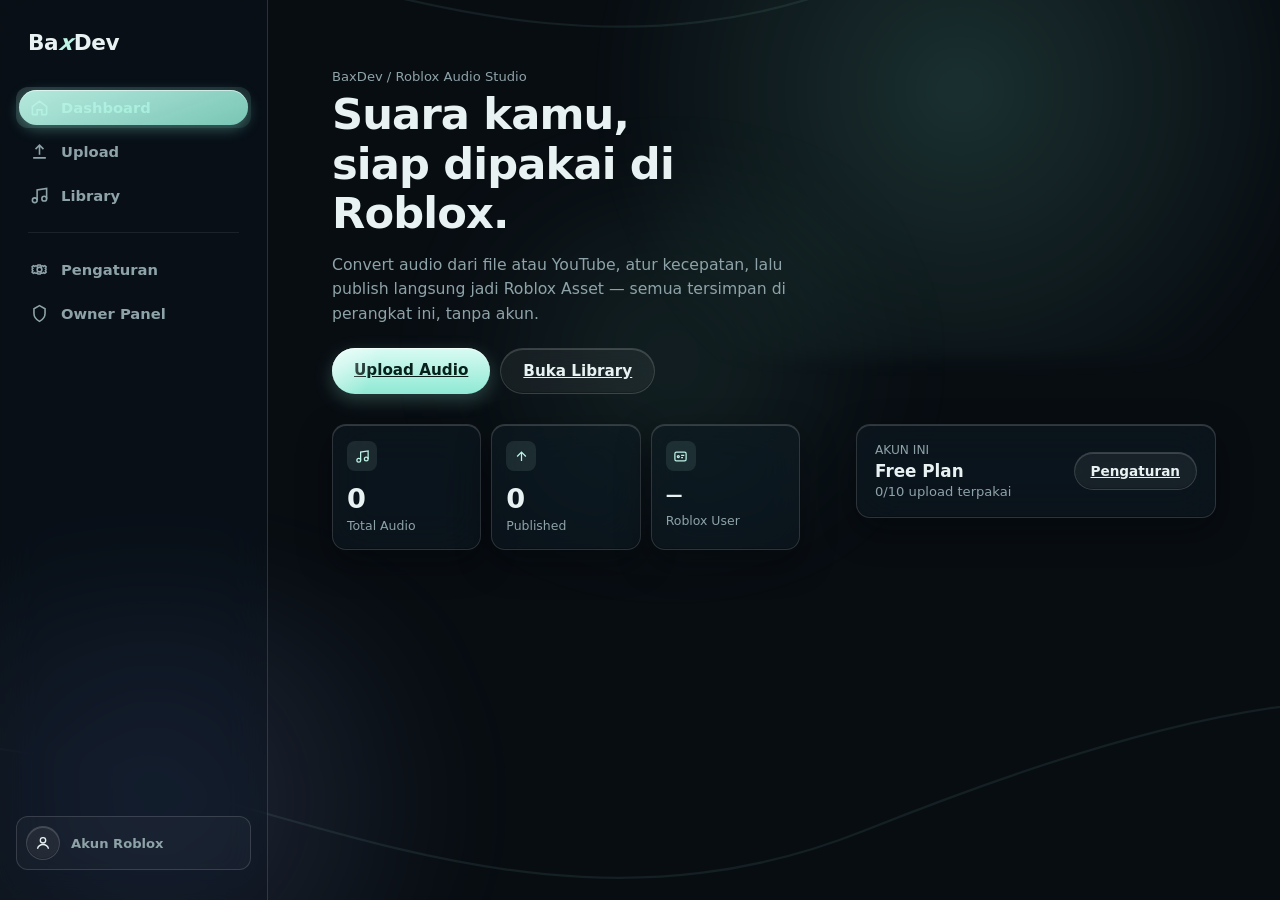
==== commit 84da7924: "update" ====
--- a/index.html
+++ b/index.html
@@ -104,9 +104,9 @@
         <div class="lbl">Published</div>
       </div>
       <div class="stat-card">
-        <div class="ic"><svg viewBox="0 0 24 24" fill="none" stroke="currentColor" stroke-width="2"><path d="M12 2l3 7h7l-5.5 4.5L18 21l-6-4-6 4 1.5-7.5L2 9h7z"/></svg></div>
-        <div class="num" id="statPlanShort">Free</div>
-        <div class="lbl">Plan</div>
+        <div class="ic"><svg viewBox="0 0 24 24" fill="none" stroke="currentColor" stroke-width="2"><rect x="3" y="5" width="18" height="14" rx="2.5"/><circle cx="8.5" cy="12" r="1.6"/><path d="M13 10.2h5M13 13.8h3"/></svg></div>
+        <div class="num num-id" id="statRobloxUser" title="Klik untuk salin">—</div>
+        <div class="lbl">Roblox User</div>
       </div>
     </div>
 
--- a/assets/style.css
+++ b/assets/style.css
@@ -178,6 +178,12 @@
 .stat-card .ic svg{width:15px;height:15px;color:var(--accent);}
 .stat-card .num{font-size:1.7rem;font-weight:800;line-height:1;}
 .stat-card .lbl{color:var(--text-dim);font-size:.78rem;margin-top:6px;}
+/* stat "Roblox User" bisa berupa ID panjang — font lebih kecil + boleh
+   patah baris, jangan sampai memaksa kartu jadi lebar. Bisa diklik buat
+   salin kalau ID-nya sudah diisi (.copyable). */
+.stat-card .num.num-id{font-size:1.05rem;line-height:1.3;word-break:break-all;}
+.stat-card .num.num-id.copyable{cursor:pointer;}
+.stat-card .num.num-id.copyable:hover{color:var(--accent);}
 
 .welcome-card{display:flex;align-items:center;gap:14px;background:var(--glass-bg);-webkit-backdrop-filter:var(--glass-blur);backdrop-filter:var(--glass-blur);border:1px solid var(--glass-border);border-radius:var(--radius);padding:16px 18px;margin-bottom:22px;box-shadow:var(--glass-highlight),var(--glass-shadow);}
 .welcome-avatar{width:52px;height:52px;flex:none;border-radius:50%;overflow:hidden;background:rgba(255,255,255,.05);border:1px solid var(--glass-border);display:flex;align-items:center;justify-content:center;color:var(--text-dim);}
@@ -281,6 +287,45 @@
 .track-msg{font-size:.78rem;color:var(--text-dim);margin-top:8px;line-height:1.4;}
 .track-msg.err{color:var(--danger);}
 .empty-state{color:var(--text-dim);font-size:.88rem;padding:20px 4px;text-align:center;}
+
+/* ---------- Asset ID: baris ramping (bukan kotak lebar + ikon raksasa
+   tak terkontrol seperti sebelum ada CSS ini) + tombol salin kecil di
+   sampingnya. Dipakai di Library maupun panel sukses di halaman Upload. ---------- */
+.asset-id-row{display:flex;align-items:center;gap:6px;margin-bottom:10px;}
+.asset-id-link{
+  flex:1;min-width:0;display:flex;align-items:center;gap:7px;
+  padding:8px 12px;border-radius:999px;text-decoration:none;color:var(--text);
+  background:rgba(255,255,255,.04);border:1px solid var(--glass-border);
+  font-size:.78rem;-webkit-backdrop-filter:blur(10px);backdrop-filter:blur(10px);
+  transition:background .15s ease;
+}
+.asset-id-link:hover{background:rgba(255,255,255,.08);}
+.asset-id-lbl{color:var(--text-dim);font-weight:700;flex-shrink:0;font-size:.72rem;letter-spacing:.02em;}
+.asset-id-val{
+  font-family:ui-monospace,SFMono-Regular,Menlo,Consolas,monospace;
+  overflow:hidden;text-overflow:ellipsis;white-space:nowrap;flex:1;min-width:0;
+}
+.asset-id-link svg{width:13px;height:13px;flex-shrink:0;color:var(--text-dim);}
+.btn-copy-id{
+  flex-shrink:0;width:32px;height:32px;border-radius:50%;cursor:pointer;padding:0;
+  border:1px solid var(--glass-border);background:rgba(255,255,255,.04);color:var(--text-dim);
+  display:flex;align-items:center;justify-content:center;transition:background .15s ease,color .15s ease;
+  -webkit-backdrop-filter:blur(10px);backdrop-filter:blur(10px);
+}
+.btn-copy-id:hover{background:rgba(255,255,255,.1);color:var(--accent);}
+.btn-copy-id svg{width:14px;height:14px;}
+.asset-id-pending{
+  display:flex;align-items:center;justify-content:space-between;gap:10px;flex-wrap:wrap;
+  margin-bottom:10px;padding:9px 12px;border-radius:999px;font-size:.76rem;
+  background:rgba(255,207,125,.09);border:1px solid rgba(255,207,125,.25);color:var(--warn);
+}
+.asset-id-pending .btn{padding:6px 12px;font-size:.72rem;flex-shrink:0;}
+
+/* ---------- panel sukses di halaman Upload: muncul di bagian bawah kartu
+   staging begitu publish berhasil, isinya Asset ID + tombol salin. ---------- */
+.publish-success{margin-top:4px;}
+.publish-success-actions{display:flex;gap:8px;margin-top:10px;}
+.publish-success-actions .btn{flex:1;padding:9px 14px;font-size:.82rem;}
 
 /* modal (menu sheet only, now that pages are separate) */
 .modal-veil{position:fixed;inset:0;background:rgba(4,7,10,.55);-webkit-backdrop-filter:blur(4px);backdrop-filter:blur(4px);display:flex;align-items:flex-end;justify-content:center;z-index:60;opacity:0;pointer-events:none;transition:opacity .2s ease;}
@@ -403,6 +448,21 @@
   body.page-dashboard .stats-grid{grid-column:1;}
   body.page-dashboard h1.hero{font-size:2.7rem;max-width:16ch;}
 
+  /* welcome-card jadi "hero circle" ala referensi: avatar Roblox dipusatkan,
+     dikasih cincin lembut di sekelilingnya (box-shadow, tidak menambah
+     ukuran layout) supaya berasa seperti lingkaran besar — tapi ukuran
+     avatarnya sendiri tetap ringkas, bukan raksasa. */
+  body.page-dashboard .welcome-card{flex-direction:column;text-align:center;padding:36px 22px 26px;}
+  body.page-dashboard .welcome-avatar{
+    width:124px;height:124px;margin-bottom:2px;
+    box-shadow:
+      0 0 0 8px rgba(143,233,212,.05),
+      0 0 0 18px rgba(143,233,212,.035),
+      0 0 0 30px rgba(143,233,212,.02);
+  }
+  body.page-dashboard .welcome-avatar svg{width:42px;height:42px;}
+  body.page-dashboard .welcome-text{text-align:center;}
+
   /* upload: form kiri, staging preview kanan (sticky saat scroll) */
   body.page-upload main{display:grid;grid-template-columns:1fr 1fr;column-gap:40px;align-items:start;}
   body.page-upload h1.page-title,
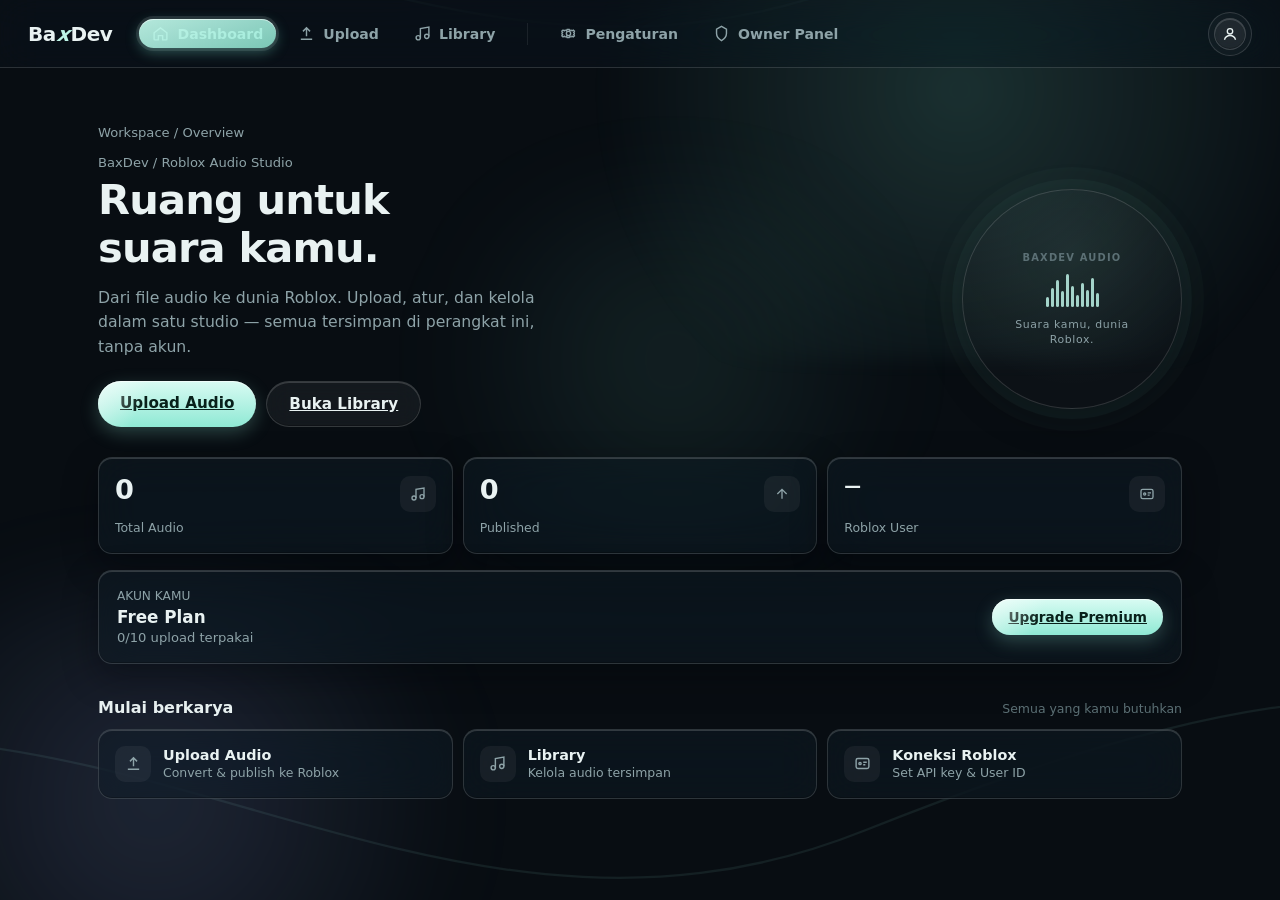
==== commit fb1083ba: "update" ====
--- a/index.html
+++ b/index.html
@@ -75,6 +75,30 @@
   </header>
 
   <main>
+    <p class="eyebrow-plain" style="margin-bottom:2px;">Workspace / Overview</p>
+
+    <div class="hero-row">
+      <div class="hero-copy">
+        <p class="eyebrow-plain">BaxDev / Roblox Audio Studio</p>
+        <h1 class="hero">Ruang untuk<br>suara kamu.</h1>
+        <p class="hero-sub">Dari file audio ke dunia Roblox. Upload, atur, dan kelola dalam satu studio — semua tersimpan di perangkat ini, tanpa akun.</p>
+        <div class="btn-row">
+          <a class="btn btn-primary" href="upload.html">Upload Audio</a>
+          <a class="btn btn-ghost" href="library.html">Buka Library</a>
+        </div>
+      </div>
+
+      <div class="brand-badge" aria-hidden="true">
+        <span class="bb-eyebrow">BAXDEV AUDIO</span>
+        <span class="bb-wave">
+          <i style="height:30%"></i><i style="height:55%"></i><i style="height:80%"></i><i style="height:45%"></i>
+          <i style="height:95%"></i><i style="height:60%"></i><i style="height:35%"></i><i style="height:70%"></i>
+          <i style="height:50%"></i><i style="height:85%"></i><i style="height:40%"></i>
+        </span>
+        <span class="bb-tag">Suara kamu, dunia Roblox.</span>
+      </div>
+    </div>
+
     <section class="welcome-card" id="welcomeCard" style="display:none;">
       <div class="welcome-avatar" id="welcomeAvatar"></div>
       <div class="welcome-text">
@@ -84,39 +108,65 @@
       </div>
     </section>
 
-    <p class="eyebrow-plain">BaxDev / Roblox Audio Studio</p>
-    <h1 class="hero">Suara kamu,<br>siap dipakai di Roblox.</h1>
-    <p class="hero-sub">Convert audio dari file atau YouTube, atur kecepatan, lalu publish langsung jadi Roblox Asset — semua tersimpan di perangkat ini, tanpa akun.</p>
-    <div class="btn-row">
-      <a class="btn btn-primary" href="upload.html">Upload Audio</a>
-      <a class="btn btn-ghost" href="library.html">Buka Library</a>
-    </div>
-
     <div class="stats-grid">
       <div class="stat-card">
-        <div class="ic"><svg viewBox="0 0 24 24" fill="none" stroke="currentColor" stroke-width="2"><path d="M9 18V5l12-2v13"/><circle cx="6" cy="18" r="3"/><circle cx="18" cy="16" r="3"/></svg></div>
-        <div class="num" id="statTotal">0</div>
+        <div class="stat-top">
+          <div class="num" id="statTotal">0</div>
+          <div class="ic"><svg viewBox="0 0 24 24" fill="none" stroke="currentColor" stroke-width="2"><path d="M9 18V5l12-2v13"/><circle cx="6" cy="18" r="3"/><circle cx="18" cy="16" r="3"/></svg></div>
+        </div>
         <div class="lbl">Total Audio</div>
       </div>
       <div class="stat-card">
-        <div class="ic"><svg viewBox="0 0 24 24" fill="none" stroke="currentColor" stroke-width="2"><path d="M12 19V5M5 12l7-7 7 7"/></svg></div>
-        <div class="num" id="statPublished">0</div>
+        <div class="stat-top">
+          <div class="num" id="statPublished">0</div>
+          <div class="ic"><svg viewBox="0 0 24 24" fill="none" stroke="currentColor" stroke-width="2"><path d="M12 19V5M5 12l7-7 7 7"/></svg></div>
+        </div>
         <div class="lbl">Published</div>
       </div>
       <div class="stat-card">
-        <div class="ic"><svg viewBox="0 0 24 24" fill="none" stroke="currentColor" stroke-width="2"><rect x="3" y="5" width="18" height="14" rx="2.5"/><circle cx="8.5" cy="12" r="1.6"/><path d="M13 10.2h5M13 13.8h3"/></svg></div>
-        <div class="num num-id" id="statRobloxUser" title="Klik untuk salin">—</div>
+        <div class="stat-top">
+          <div class="num num-id" id="statRobloxUser" title="Klik untuk salin">—</div>
+          <div class="ic"><svg viewBox="0 0 24 24" fill="none" stroke="currentColor" stroke-width="2"><rect x="3" y="5" width="18" height="14" rx="2.5"/><circle cx="8.5" cy="12" r="1.6"/><path d="M13 10.2h5M13 13.8h3"/></svg></div>
+        </div>
         <div class="lbl">Roblox User</div>
       </div>
     </div>
 
     <div class="plan-card">
       <div>
-        <div class="plan-lbl">AKUN INI</div>
+        <div class="plan-lbl">AKUN KAMU</div>
         <div class="plan-name" id="planName">Free Plan</div>
         <div class="plan-quota" id="planQuota">0/10 upload terpakai</div>
       </div>
-      <a class="btn btn-ghost" href="settings.html">Pengaturan</a>
+      <a class="btn btn-primary" href="settings.html" id="planCta">Upgrade Premium</a>
+    </div>
+
+    <div class="quickstart-head">
+      <h2>Mulai berkarya</h2>
+      <span>Semua yang kamu butuhkan</span>
+    </div>
+    <div class="quickstart-grid">
+      <a class="quickstart-card" href="upload.html">
+        <div class="ic"><svg viewBox="0 0 24 24" fill="none" stroke="currentColor" stroke-width="2"><path d="M12 16V4M7 9l5-5 5 5M4 20h16"/></svg></div>
+        <div>
+          <div class="qc-title">Upload Audio</div>
+          <div class="qc-sub">Convert &amp; publish ke Roblox</div>
+        </div>
+      </a>
+      <a class="quickstart-card" href="library.html">
+        <div class="ic"><svg viewBox="0 0 24 24" fill="none" stroke="currentColor" stroke-width="2"><path d="M9 18V5l12-2v13"/><circle cx="6" cy="18" r="3"/><circle cx="18" cy="16" r="3"/></svg></div>
+        <div>
+          <div class="qc-title">Library</div>
+          <div class="qc-sub">Kelola audio tersimpan</div>
+        </div>
+      </a>
+      <a class="quickstart-card" href="settings.html">
+        <div class="ic"><svg viewBox="0 0 24 24" fill="none" stroke="currentColor" stroke-width="2"><rect x="3" y="5" width="18" height="14" rx="2.5"/><circle cx="8.5" cy="12" r="1.6"/><path d="M13 10.2h5M13 13.8h3"/></svg></div>
+        <div>
+          <div class="qc-title">Koneksi Roblox</div>
+          <div class="qc-sub">Set API key &amp; User ID</div>
+        </div>
+      </a>
     </div>
   </main>
 
--- a/assets/style.css
+++ b/assets/style.css
@@ -154,6 +154,8 @@
 main{padding:28px 20px 110px;}
 
 .eyebrow-plain{color:var(--text-dim);font-size:.82rem;margin-bottom:6px;}
+.hero-row{display:block;}
+.brand-badge{display:none;}
 h1.hero{font-size:2.1rem;line-height:1.15;font-weight:800;letter-spacing:-.02em;margin:0 0 14px;}
 h1.page-title{font-size:1.7rem;font-weight:800;letter-spacing:-.01em;margin:0 0 6px;}
 .page-sub{color:var(--text-dim);font-size:.9rem;margin:0 0 24px;}
@@ -173,11 +175,12 @@
 .btn-row{display:flex;gap:10px;flex-wrap:wrap;margin-bottom:30px;}
 
 .stats-grid{display:grid;grid-template-columns:repeat(3,1fr);gap:10px;margin-bottom:16px;}
-.stat-card{background:var(--glass-bg);-webkit-backdrop-filter:var(--glass-blur);backdrop-filter:var(--glass-blur);border:1px solid var(--glass-border);border-radius:var(--radius);padding:16px 14px;box-shadow:var(--glass-highlight),var(--glass-shadow);}
-.stat-card .ic{width:30px;height:30px;border-radius:8px;background:rgba(189,243,230,.1);display:flex;align-items:center;justify-content:center;margin-bottom:14px;}
-.stat-card .ic svg{width:15px;height:15px;color:var(--accent);}
+.stat-card{background:var(--glass-bg);-webkit-backdrop-filter:var(--glass-blur);backdrop-filter:var(--glass-blur);border:1px solid var(--glass-border);border-radius:var(--radius);padding:18px 16px;box-shadow:var(--glass-highlight),var(--glass-shadow);}
+.stat-card .stat-top{display:flex;align-items:flex-start;justify-content:space-between;gap:10px;}
+.stat-card .ic{width:36px;height:36px;border-radius:10px;background:rgba(255,255,255,.05);display:flex;align-items:center;justify-content:center;flex-shrink:0;}
+.stat-card .ic svg{width:16px;height:16px;color:var(--text-dim);}
 .stat-card .num{font-size:1.7rem;font-weight:800;line-height:1;}
-.stat-card .lbl{color:var(--text-dim);font-size:.78rem;margin-top:6px;}
+.stat-card .lbl{color:var(--text-dim);font-size:.78rem;margin-top:8px;}
 /* stat "Roblox User" bisa berupa ID panjang — font lebih kecil + boleh
    patah baris, jangan sampai memaksa kartu jadi lebar. Bisa diklik buat
    salin kalau ID-nya sudah diisi (.copyable). */
@@ -200,6 +203,18 @@
 .plan-card .plan-name.vip{color:var(--accent);}
 .plan-card .plan-quota{color:var(--text-dim);font-size:.82rem;margin-top:3px;}
 .plan-card .btn{padding:10px 16px;font-size:.85rem;white-space:nowrap;}
+
+/* ---------- Quickstart section ("Mulai berkarya") ---------- */
+.quickstart-head{display:flex;align-items:baseline;justify-content:space-between;gap:12px;margin-bottom:12px;}
+.quickstart-head h2{font-size:1rem;font-weight:800;margin:0;}
+.quickstart-head span{color:var(--text-faint);font-size:.78rem;}
+.quickstart-grid{display:grid;grid-template-columns:repeat(auto-fit,minmax(200px,1fr));gap:10px;margin-bottom:20px;}
+.quickstart-card{display:flex;align-items:center;gap:12px;background:var(--glass-bg);-webkit-backdrop-filter:var(--glass-blur);backdrop-filter:var(--glass-blur);border:1px solid var(--glass-border);border-radius:var(--radius);padding:16px;text-decoration:none;color:var(--text);transition:background .15s ease,border-color .15s ease;box-shadow:var(--glass-highlight);}
+.quickstart-card:hover{background:rgba(255,255,255,.05);border-color:var(--glass-border-strong,rgba(255,255,255,.22));}
+.quickstart-card .ic{width:36px;height:36px;border-radius:10px;background:rgba(255,255,255,.05);display:flex;align-items:center;justify-content:center;flex-shrink:0;}
+.quickstart-card .ic svg{width:17px;height:17px;color:var(--text-dim);}
+.quickstart-card .qc-title{font-weight:700;font-size:.9rem;}
+.quickstart-card .qc-sub{color:var(--text-dim);font-size:.78rem;margin-top:2px;}
 
 section.card{background:var(--glass-bg);-webkit-backdrop-filter:var(--glass-blur);backdrop-filter:var(--glass-blur);border:1px solid var(--glass-border);border-radius:18px;padding:22px 18px;margin-bottom:20px;box-shadow:var(--glass-highlight),var(--glass-shadow);}
 section.card h2{font-size:1.4rem;font-weight:800;letter-spacing:-.01em;margin:0 0 6px;}
@@ -407,67 +422,65 @@
    selalu terlihat, dan tiap halaman dapat layout kolom sendiri lewat class
    di <body> — bukan cuma kolom mobile yang di-center di layar lebar. */
 @media (min-width:960px){
-  :root{--sidebar-w:268px;}
+  :root{--topnav-h:68px;}
 
   header.topbar,.bottom-nav{display:none;}
 
+  /* top nav bar (bukan sidebar kiri lagi) — logo, pill nav, avatar akun,
+     semua sejajar horizontal persis seperti referensi desain. */
   .sidebar{
-    position:fixed;inset:0 auto 0 0;width:var(--sidebar-w);z-index:25;
-    display:flex;flex-direction:column;padding:30px 16px;
+    position:fixed;inset:0 0 auto 0;height:var(--topnav-h);z-index:25;
+    display:flex;flex-direction:row;align-items:center;gap:6px;padding:0 28px;
     background:var(--glass-bg-soft);
     -webkit-backdrop-filter:var(--glass-blur);backdrop-filter:var(--glass-blur);
-    border-right:1px solid var(--glass-border);
+    border-bottom:1px solid var(--glass-border);
     view-transition-name:app-sidebar;
   }
-  .sidebar-logo{font-size:1.35rem;font-weight:800;letter-spacing:-.02em;display:flex;gap:1px;color:var(--text);text-decoration:none;padding:0 12px;margin-bottom:32px;}
+  .sidebar-logo{font-size:1.25rem;font-weight:800;letter-spacing:-.02em;display:flex;gap:1px;color:var(--text);text-decoration:none;padding:0 18px 0 0;margin:0;}
   .sidebar-logo .x{color:var(--accent);font-style:italic;transform:skewX(-8deg);}
-  .sidebar-nav{display:flex;flex-direction:column;gap:3px;}
-  .sidebar-link{display:flex;align-items:center;gap:12px;padding:11px 14px;border-radius:12px;color:var(--text-dim);text-decoration:none;font-weight:600;font-size:.92rem;transition:background .15s ease,color .15s ease;}
-  .sidebar-link svg{width:19px;height:19px;flex-shrink:0;}
+  .sidebar-nav{display:flex;flex-direction:row;gap:3px;}
+  .sidebar-link{display:flex;align-items:center;gap:8px;padding:9px 16px;border-radius:999px;color:var(--text-dim);text-decoration:none;font-weight:600;font-size:.88rem;transition:background .15s ease,color .15s ease;white-space:nowrap;}
+  .sidebar-link svg{width:17px;height:17px;flex-shrink:0;}
   .sidebar-link:hover{background:rgba(255,255,255,.06);color:var(--text);}
-  .sidebar-link.active{background:linear-gradient(160deg,rgba(189,243,230,.16),rgba(143,233,212,.09));color:var(--accent);}
-  .sidebar-divider{height:1px;background:var(--border);margin:16px 12px;}
+  .sidebar-link.active{background:rgba(255,255,255,.1);color:var(--text);}
+  .sidebar-divider{width:1px;height:22px;background:var(--border);margin:0 10px;}
   .sidebar-spacer{flex:1;}
-  .sidebar-account{display:flex;align-items:center;gap:11px;padding:9px;border-radius:12px;text-decoration:none;border:1px solid var(--glass-border);background:rgba(255,255,255,.03);transition:background .15s ease;}
+  .sidebar-account{display:flex;align-items:center;gap:9px;padding:5px;border-radius:999px;text-decoration:none;border:1px solid var(--glass-border);background:rgba(255,255,255,.03);transition:background .15s ease;}
   .sidebar-account:hover{background:rgba(255,255,255,.08);}
-  .sidebar-account .icon-btn{width:34px;height:34px;pointer-events:none;}
-  .sidebar-account-label{font-size:.82rem;font-weight:700;color:var(--text-dim);overflow:hidden;text-overflow:ellipsis;white-space:nowrap;}
-
-  #app{margin-left:var(--sidebar-w);max-width:none;min-height:100vh;}
-  main{max-width:1180px;margin:0 auto;padding:56px 64px 72px;}
+  .sidebar-account .icon-btn{width:32px;height:32px;pointer-events:none;}
+  .sidebar-account-label{display:none;}
+
+  #app{margin-left:0;padding-top:var(--topnav-h);max-width:none;min-height:100vh;}
+  main{max-width:1180px;margin:0 auto;padding:44px 48px 72px;}
   main.narrow{max-width:720px;}
 
-  /* dashboard: hero kiri, welcome/plan card jadi rail kanan */
-  body.page-dashboard main{display:grid;grid-template-columns:1fr 360px;column-gap:56px;align-items:start;}
-  body.page-dashboard .welcome-card,
-  body.page-dashboard .plan-card{grid-column:2;}
-  body.page-dashboard .eyebrow-plain,
-  body.page-dashboard h1.hero,
-  body.page-dashboard .hero-sub,
-  body.page-dashboard .btn-row,
-  body.page-dashboard .stats-grid{grid-column:1;}
-  body.page-dashboard h1.hero{font-size:2.7rem;max-width:16ch;}
-
-  /* welcome-card jadi "hero circle" ala referensi: avatar Roblox dipusatkan,
-     dikasih cincin lembut di sekelilingnya (box-shadow, tidak menambah
-     ukuran layout) supaya berasa seperti lingkaran besar — tapi ukuran
-     avatarnya sendiri tetap ringkas, bukan raksasa. */
-  body.page-dashboard .welcome-card{flex-direction:column;text-align:center;padding:36px 22px 26px;}
-  body.page-dashboard .welcome-avatar{
-    width:124px;height:124px;margin-bottom:2px;
-    box-shadow:
-      0 0 0 8px rgba(143,233,212,.05),
-      0 0 0 18px rgba(143,233,212,.035),
-      0 0 0 30px rgba(143,233,212,.02);
+  /* dashboard: hero satu baris (teks kiri, badge bulat kanan), lalu stat
+     cards & plan card full-width di bawahnya — bukan rail dua kolom lagi. */
+  body.page-dashboard main{display:block;}
+  body.page-dashboard .hero-row{display:flex;align-items:center;justify-content:space-between;gap:48px;}
+  body.page-dashboard .hero-row .hero-copy{flex:1;min-width:0;}
+  body.page-dashboard h1.hero{font-size:2.6rem;max-width:16ch;}
+  body.page-dashboard .welcome-card{margin-bottom:26px;}
+
+  /* badge bulat dekoratif ala referensi — cuma tampil di desktop */
+  .brand-badge{
+    display:flex;flex-shrink:0;flex-direction:column;align-items:center;justify-content:center;gap:10px;
+    width:220px;height:220px;border-radius:50%;text-align:center;padding:18px;
+    background:radial-gradient(circle at 50% 30%,rgba(189,243,230,.09),rgba(255,255,255,.02) 70%);
+    border:1px solid var(--glass-border);
+    box-shadow:0 0 0 10px rgba(143,233,212,.035),0 0 0 22px rgba(143,233,212,.02),var(--glass-shadow);
   }
-  body.page-dashboard .welcome-avatar svg{width:42px;height:42px;}
-  body.page-dashboard .welcome-text{text-align:center;}
-
-  /* upload: form kiri, staging preview kanan (sticky saat scroll) */
-  body.page-upload main{display:grid;grid-template-columns:1fr 1fr;column-gap:40px;align-items:start;}
-  body.page-upload h1.page-title,
-  body.page-upload .page-sub{grid-column:1/-1;}
-  body.page-upload #stagingCard{position:sticky;top:56px;}
+  .brand-badge .bb-eyebrow{font-size:.62rem;letter-spacing:.12em;color:var(--text-faint);font-weight:700;}
+  .brand-badge .bb-wave{display:flex;align-items:flex-end;gap:2px;height:34px;}
+  .brand-badge .bb-wave i{display:block;width:3px;border-radius:2px;background:var(--accent);opacity:.85;}
+  .brand-badge .bb-tag{font-size:.68rem;letter-spacing:.06em;color:var(--text-dim);max-width:20ch;line-height:1.4;}
+
+  /* upload: satu kolom penuh — form di atas, preview & publish muncul di
+     bawahnya begitu ada item yang di-stage, tidak lagi kolom sticky di
+     samping supaya alurnya jelas: isi form dulu, lalu scroll ke bawah
+     buat lihat preview & publish. */
+  body.page-upload main{display:block;max-width:840px;margin:0 auto;}
+  body.page-upload .card{max-width:none;}
 
   /* library: grid kartu multi-kolom, bukan list satu kolom */
   body.page-library #libraryList{display:grid;grid-template-columns:repeat(auto-fill,minmax(340px,1fr));gap:16px;align-items:start;}
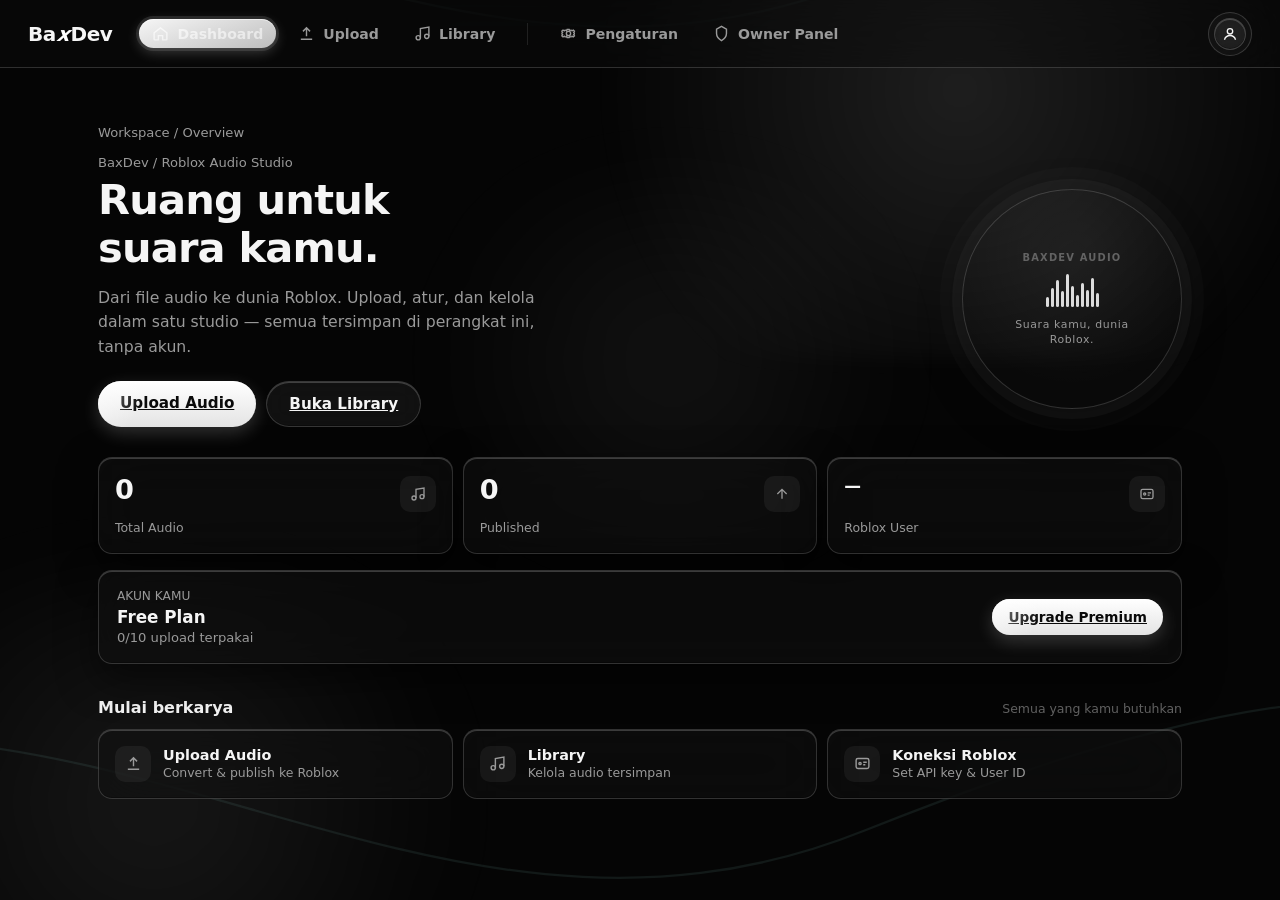
==== commit bda7e73d: "update" ====
--- a/index.html
+++ b/index.html
@@ -4,7 +4,7 @@
 <meta charset="UTF-8">
 <meta name="viewport" content="width=device-width, initial-scale=1, viewport-fit=cover">
 <title>BaxDev — Roblox Audio Studio</title>
-<link rel="icon" href="data:image/svg+xml,%3Csvg xmlns='http://www.w3.org/2000/svg' viewBox='0 0 100 100'%3E%3Crect width='100' height='100' rx='22' fill='%230a1016'/%3E%3Ctext x='50' y='68' font-family='Arial' font-weight='900' font-size='58' fill='%237fe6d8' text-anchor='middle'%3EB%3C/text%3E%3C/svg%3E">
+<link rel="icon" href="data:image/svg+xml,%3Csvg xmlns='http://www.w3.org/2000/svg' viewBox='0 0 100 100'%3E%3Crect width='100' height='100' rx='22' fill='%230a0a0a'/%3E%3Ctext x='50' y='68' font-family='Arial' font-weight='900' font-size='58' fill='%23ffffff' text-anchor='middle'%3EB%3C/text%3E%3C/svg%3E">
 <link rel="stylesheet" href="assets/style.css">
 </head>
 <body class="page-dashboard">
@@ -170,39 +170,32 @@
     </div>
   </main>
 
-  <nav class="bottom-nav">
-    <a href="index.html" class="nav-item active">
-      <span class="nav-content">
-        <svg viewBox="0 0 24 24" fill="none" stroke="currentColor" stroke-width="2"><path d="M3 11l9-7 9 7v9a1 1 0 01-1 1h-5v-6H9v6H4a1 1 0 01-1-1z"/></svg>
-        Dashboard
-      </span>
-    </a>
-    <a href="upload.html" class="nav-item">
-      <span class="nav-content">
-        <svg viewBox="0 0 24 24" fill="none" stroke="currentColor" stroke-width="2"><path d="M12 16V4M7 9l5-5 5 5M4 20h16"/></svg>
-        Upload
-      </span>
-    </a>
-    <a href="library.html" class="nav-item">
-      <span class="nav-content">
-        <svg viewBox="0 0 24 24" fill="none" stroke="currentColor" stroke-width="2"><path d="M9 18V5l12-2v13"/><circle cx="6" cy="18" r="3"/><circle cx="18" cy="16" r="3"/></svg>
-        Library
-      </span>
-    </a>
-  </nav>
-</div>
-
-<!-- MENU SHEET -->
+  <!-- bottom tab bar diganti hamburger di topbar (pojok kanan atas) -->
+</div>
+
+<!-- MENU SHEET — jadi navigasi utama untuk mobile, dibuka via hamburger -->
 <div class="modal-veil" id="veilMenu">
   <div class="modal menu-sheet">
     <div class="modal-head"><h3>Menu</h3><button class="icon-btn" data-close aria-label="Tutup">✕</button></div>
+    <a class="menu-item active" href="index.html">
+      <svg viewBox="0 0 24 24" fill="none" stroke="currentColor" stroke-width="2"><path d="M3 11l9-7 9 7v9a1 1 0 01-1 1h-5v-6H9v6H4a1 1 0 01-1-1z"/></svg>
+      Dashboard
+    </a>
+    <a class="menu-item" href="upload.html">
+      <svg viewBox="0 0 24 24" fill="none" stroke="currentColor" stroke-width="2"><path d="M12 16V4M7 9l5-5 5 5M4 20h16"/></svg>
+      Upload
+    </a>
+    <a class="menu-item" href="library.html">
+      <svg viewBox="0 0 24 24" fill="none" stroke="currentColor" stroke-width="2"><path d="M9 18V5l12-2v13"/><circle cx="6" cy="18" r="3"/><circle cx="18" cy="16" r="3"/></svg>
+      Library
+    </a>
+    <a class="menu-item" href="settings.html">
+      <svg viewBox="0 0 24 24" fill="none" stroke="currentColor" stroke-width="2"><path d="M12 15a3 3 0 100-6 3 3 0 000 6z"/><path d="M19.4 13.5a1.7 1.7 0 000-3l1-1.7-1.7-1.7-1.7 1a1.7 1.7 0 00-3 0l-1-1.7H10l-1 1.7a1.7 1.7 0 00-3 0l-1.7-1L2.6 8.8l1 1.7a1.7 1.7 0 000 3l-1 1.7 1.7 1.7 1.7-1a1.7 1.7 0 003 0l1 1.7h3l1-1.7a1.7 1.7 0 003 0l1.7 1 1.7-1.7z"/></svg>
+      Pengaturan
+    </a>
     <a class="menu-item" href="owner.html">
       <svg viewBox="0 0 24 24" fill="none" stroke="currentColor" stroke-width="2"><path d="M12 2l7 4v6c0 5-3.5 8-7 10-3.5-2-7-5-7-10V6l7-4z"/></svg>
       Owner Panel
-    </a>
-    <a class="menu-item" href="settings.html">
-      <svg viewBox="0 0 24 24" fill="none" stroke="currentColor" stroke-width="2"><path d="M12 15a3 3 0 100-6 3 3 0 000 6z"/><path d="M19.4 13.5a1.7 1.7 0 000-3l1-1.7-1.7-1.7-1.7 1a1.7 1.7 0 00-3 0l-1-1.7H10l-1 1.7a1.7 1.7 0 00-3 0l-1.7-1L2.6 8.8l1 1.7a1.7 1.7 0 000 3l-1 1.7 1.7 1.7 1.7-1a1.7 1.7 0 003 0l1 1.7h3l1-1.7a1.7 1.7 0 003 0l1.7 1 1.7-1.7z"/></svg>
-      Pengaturan
     </a>
   </div>
 </div>
--- a/assets/style.css
+++ b/assets/style.css
@@ -1,17 +1,17 @@
 :root{
-  --bg:#080d12;
-  --bg-soft:#0c141b;
-  --panel:#101b23;
-  --panel-2:#0d161d;
-  --border:rgba(255,255,255,.08);
-  --border-strong:rgba(255,255,255,.14);
-  --text:#e9f2f2;
-  --text-dim:#8ea3a8;
-  --text-faint:#5c7075;
-  --accent:#bdf3e6;
-  --accent-strong:#8fe9d4;
-  --accent-ink:#08201a;
-  --accent-2:#9db3ff;
+  --bg:#050505;
+  --bg-soft:#0a0a0a;
+  --panel:#141414;
+  --panel-2:#101010;
+  --border:rgba(255,255,255,.10);
+  --border-strong:rgba(255,255,255,.18);
+  --text:#f5f5f5;
+  --text-dim:#9a9a9a;
+  --text-faint:#636363;
+  --accent:#ffffff;
+  --accent-strong:#e4e4e4;
+  --accent-ink:#0a0a0a;
+  --accent-2:#c9c9c9;
   --danger:#ff8a80;
   --ok:#7ee6b0;
   --warn:#ffcf7d;
@@ -21,12 +21,12 @@
   /* liquid glass surface: translucent panel + blur so the moving
      background shows through, plus a thin top rim-light and a soft
      cast shadow to read as a curved, lit piece of glass. */
-  --glass-bg:rgba(16,27,35,.52);
-  --glass-bg-soft:rgba(13,22,29,.4);
-  --glass-border:rgba(255,255,255,.14);
-  --glass-highlight:inset 0 1px 0 rgba(255,255,255,.16), inset 0 -1px 0 rgba(0,0,0,.22);
-  --glass-shadow:0 12px 34px rgba(2,6,10,.4);
-  --glass-blur:blur(20px) saturate(150%);
+  --glass-bg:rgba(18,18,18,.55);
+  --glass-bg-soft:rgba(12,12,12,.44);
+  --glass-border:rgba(255,255,255,.16);
+  --glass-highlight:inset 0 1px 0 rgba(255,255,255,.2), inset 0 -1px 0 rgba(0,0,0,.3);
+  --glass-shadow:0 14px 38px rgba(0,0,0,.55);
+  --glass-blur:blur(26px) saturate(120%);
 }
 @media (prefers-reduced-motion: reduce){
   *,*::before,*::after{animation-duration:.001ms !important;animation-iteration-count:1 !important;transition-duration:.001ms !important;}
@@ -51,7 +51,7 @@
 .wave-field svg{position:absolute;inset:-10% -20%;width:140%;height:120%;animation:waveDrift 26s ease-in-out infinite;}
 .wave-field .glow{
   position:absolute;top:-20%;right:-10%;width:70%;height:60%;
-  background:radial-gradient(circle,rgba(125,230,208,.16),transparent 70%);
+  background:radial-gradient(circle,rgba(255,255,255,.10),transparent 70%);
   filter:blur(10px);
   animation:blobFloatA 22s ease-in-out infinite;
 }
@@ -62,12 +62,12 @@
 }
 .wave-field::before{
   width:60%;height:50%;left:-18%;bottom:-14%;
-  background:radial-gradient(circle,rgba(157,179,255,.16),transparent 70%);
+  background:radial-gradient(circle,rgba(255,255,255,.08),transparent 70%);
   animation:blobFloatB 30s ease-in-out infinite;
 }
 .wave-field::after{
   width:45%;height:40%;left:30%;top:20%;
-  background:radial-gradient(circle,rgba(125,230,208,.10),transparent 70%);
+  background:radial-gradient(circle,rgba(255,255,255,.06),transparent 70%);
   animation:blobFloatC 34s ease-in-out infinite;
 }
 @keyframes waveDrift{
@@ -151,7 +151,7 @@
 .icon-btn.has-avatar{padding:0;overflow:hidden;background:rgba(255,255,255,.05);}
 .account-avatar-img{width:100%;height:100%;object-fit:cover;display:block;border-radius:50%;}
 
-main{padding:28px 20px 110px;}
+main{padding:28px 20px 48px;}
 
 .eyebrow-plain{color:var(--text-dim);font-size:.82rem;margin-bottom:6px;}
 .hero-row{display:block;}
@@ -163,7 +163,7 @@
 
 .btn{border:none;border-radius:999px;padding:13px 22px;font-size:.95rem;font-weight:700;cursor:pointer;transition:transform .12s ease, filter .12s ease;position:relative;overflow:hidden;}
 .btn:active{transform:scale(.97);}
-.btn-primary{background:linear-gradient(180deg,#d9fbf3,var(--accent-strong));color:var(--accent-ink);box-shadow:0 6px 18px rgba(143,233,212,.25), inset 0 1px 0 rgba(255,255,255,.6);}
+.btn-primary{background:linear-gradient(180deg,#ffffff,var(--accent-strong));color:var(--accent-ink);box-shadow:0 6px 18px rgba(255,255,255,.18), inset 0 1px 0 rgba(255,255,255,.6);}
 .btn-primary::after{content:"";position:absolute;inset:0;background:linear-gradient(115deg,rgba(255,255,255,.55) 0%,rgba(255,255,255,0) 30%);pointer-events:none;}
 .btn-primary:hover{filter:brightness(1.04);}
 .btn-primary:disabled{filter:grayscale(.5);opacity:.55;cursor:not-allowed;transform:none;}
@@ -222,12 +222,12 @@
 
 .tabs{display:flex;gap:8px;background:rgba(255,255,255,.05);-webkit-backdrop-filter:blur(14px);backdrop-filter:blur(14px);padding:5px;border-radius:999px;margin-bottom:18px;border:1px solid var(--glass-border);box-shadow:var(--glass-highlight);}
 .tab{flex:1;text-align:center;padding:12px 10px;border-radius:999px;border:none;background:transparent;color:var(--text-dim);font-weight:700;font-size:.92rem;cursor:pointer;transition:.15s;}
-.tab.active{background:linear-gradient(180deg,#e6fcf6,var(--accent));color:var(--accent-ink);box-shadow:0 4px 14px rgba(143,233,212,.28), inset 0 1px 0 rgba(255,255,255,.6);}
+.tab.active{background:linear-gradient(180deg,#ffffff,var(--accent));color:var(--accent-ink);box-shadow:0 4px 14px rgba(255,255,255,.22), inset 0 1px 0 rgba(255,255,255,.6);}
 .panel{display:none;}
 .panel.active{display:block;}
 
 .dropzone{border:1.5px dashed var(--glass-border);border-radius:var(--radius);padding:38px 16px;text-align:center;cursor:pointer;transition:border-color .15s,background .15s;background:rgba(255,255,255,.02);}
-.dropzone:hover,.dropzone.drag{border-color:var(--accent-strong);background:rgba(189,243,230,.05);}
+.dropzone:hover,.dropzone.drag{border-color:var(--accent-strong);background:rgba(255,255,255,.04);}
 .dropzone .up-ic{width:52px;height:52px;border-radius:12px;background:var(--glass-bg);-webkit-backdrop-filter:blur(12px);backdrop-filter:blur(12px);border:1px solid var(--glass-border);display:flex;align-items:center;justify-content:center;margin:0 auto 16px;box-shadow:var(--glass-highlight);}
 .dropzone .up-ic svg{width:22px;height:22px;color:var(--accent);}
 .dropzone p.title{font-weight:700;margin:0 0 6px;}
@@ -248,7 +248,7 @@
 .settings-block h3{font-size:.95rem;font-weight:800;margin:0 0 14px;}
 .speed-grid{display:grid;grid-template-columns:repeat(4,1fr);gap:8px;margin-bottom:6px;}
 .speed-chip{border:1px solid var(--glass-border);background:rgba(255,255,255,.04);-webkit-backdrop-filter:blur(10px);backdrop-filter:blur(10px);color:var(--text-dim);border-radius:999px;padding:11px 0;font-weight:700;font-size:.85rem;cursor:pointer;box-shadow:var(--glass-highlight);}
-.speed-chip.active{background:var(--accent);border-color:var(--accent);color:var(--accent-ink);box-shadow:0 4px 14px rgba(143,233,212,.3), inset 0 1px 0 rgba(255,255,255,.6);}
+.speed-chip.active{background:var(--accent);border-color:var(--accent);color:var(--accent-ink);box-shadow:0 4px 14px rgba(255,255,255,.2), inset 0 1px 0 rgba(255,255,255,.6);}
 
 .quota-lock{margin-top:14px;padding:12px 14px;border-radius:var(--radius-sm);background:rgba(255,207,125,.09);-webkit-backdrop-filter:blur(10px);backdrop-filter:blur(10px);border:1px solid rgba(255,207,125,.25);color:var(--warn);font-size:.82rem;}
 
@@ -265,7 +265,7 @@
 
 /* ---------- custom preview player ---------- */
 .player{display:flex;align-items:center;gap:12px;background:var(--glass-bg);-webkit-backdrop-filter:var(--glass-blur);backdrop-filter:var(--glass-blur);border:1px solid var(--glass-border);border-radius:999px;padding:8px 16px 8px 8px;margin-bottom:10px;box-shadow:var(--glass-highlight);}
-.player-play{flex-shrink:0;width:34px;height:34px;border-radius:50%;border:none;background:var(--accent);color:var(--accent-ink);display:flex;align-items:center;justify-content:center;cursor:pointer;transition:filter .12s ease;padding:0;box-shadow:0 3px 10px rgba(143,233,212,.3), inset 0 1px 0 rgba(255,255,255,.6);}
+.player-play{flex-shrink:0;width:34px;height:34px;border-radius:50%;border:none;background:var(--accent);color:var(--accent-ink);display:flex;align-items:center;justify-content:center;cursor:pointer;transition:filter .12s ease;padding:0;box-shadow:0 3px 10px rgba(255,255,255,.2), inset 0 1px 0 rgba(255,255,255,.6);}
 .player-play:hover{filter:brightness(1.06);}
 .player-play svg{width:14px;height:14px;}
 .player-play .ic-pause{display:none;}
@@ -286,7 +286,34 @@
 .progress-pct{font-size:.72rem;color:var(--text-dim);font-weight:700;min-width:32px;text-align:right;}
 
 /* library / tracks */
-.track{border:1px solid var(--glass-border);border-radius:var(--radius);padding:14px;margin-bottom:12px;background:var(--glass-bg-soft);-webkit-backdrop-filter:var(--glass-blur);backdrop-filter:var(--glass-blur);box-shadow:var(--glass-highlight);}
+@keyframes trackIn{
+  from{opacity:0;transform:translateY(16px) scale(.96);}
+  to{opacity:1;transform:none;}
+}
+.track{
+  border:1px solid var(--glass-border);border-radius:var(--radius);padding:14px;margin-bottom:12px;
+  background:var(--glass-bg-soft);-webkit-backdrop-filter:var(--glass-blur);backdrop-filter:var(--glass-blur);
+  box-shadow:var(--glass-highlight);
+  animation:trackIn .5s cubic-bezier(.22,1,.36,1) backwards;
+  transition:transform .25s cubic-bezier(.22,1,.36,1), box-shadow .25s ease, border-color .2s ease;
+}
+.track:hover{
+  transform:translateY(-4px);
+  border-color:var(--glass-border-strong,rgba(255,255,255,.24));
+  box-shadow:var(--glass-highlight),0 14px 30px rgba(0,0,0,.4);
+}
+@keyframes statusPulse{
+  0%,100%{opacity:1;}
+  50%{opacity:.55;}
+}
+.status-processing,.status-publishing{animation:statusPulse 1.4s ease-in-out infinite;}
+@keyframes emptyIn{from{opacity:0;transform:translateY(8px);}to{opacity:1;transform:none;}}
+.empty-state{animation:emptyIn .4s ease backwards;}
+@media (prefers-reduced-motion: reduce){
+  .track{animation:none;}
+  .track:hover{transform:none;}
+  .status-processing,.status-publishing{animation:none;}
+}
 .track-top{display:flex;justify-content:space-between;gap:10px;align-items:flex-start;margin-bottom:10px;flex-wrap:wrap;}
 .track-tags{display:flex;gap:6px;flex-wrap:wrap;}
 .track-src,.track-speed{font-size:.68rem;letter-spacing:.03em;color:var(--text-faint);border:1px solid var(--border);border-radius:6px;padding:3px 7px;white-space:nowrap;}
@@ -394,8 +421,8 @@
 }
 .nav-item.active::before{
   opacity:1;transform:scale(1);
-  background:linear-gradient(160deg, rgba(189,243,230,.95), rgba(143,233,212,.82));
-  box-shadow:0 4px 14px rgba(125,230,208,.35), inset 0 1px 0 rgba(255,255,255,.55);
+  background:linear-gradient(160deg, rgba(255,255,255,.96), rgba(220,220,220,.84));
+  box-shadow:0 4px 14px rgba(255,255,255,.22), inset 0 1px 0 rgba(255,255,255,.55);
 }
 .nav-content{
   position:relative;z-index:1;
@@ -415,6 +442,22 @@
 
 /* sidebar hanya untuk desktop — di HP tetap disembunyikan total */
 .sidebar{display:none;}
+
+/* bottom tab bar lama sudah diganti hamburger di topbar (pojok kanan
+   atas) untuk mobile — markup boleh tetap ada di halaman lama tapi
+   selalu disembunyikan di semua ukuran layar. */
+.bottom-nav{display:none;}
+
+/* hamburger icon di topbar bermorf jadi "X" saat menu dibuka */
+#btnMenu svg{transition:transform .3s cubic-bezier(.22,1,.36,1);}
+#btnMenu svg path{transition:opacity .2s ease;}
+#btnMenu.open svg{transform:rotate(90deg);}
+#btnMenu.open{background:rgba(255,255,255,.14);}
+
+/* menu-sheet dipakai sebagai navigasi utama mobile: highlight item aktif */
+.menu-sheet .menu-item.active{color:var(--text);}
+.menu-sheet .menu-item.active svg{color:var(--accent);}
+.menu-sheet .menu-item.active{background:rgba(255,255,255,.05);border-radius:12px;padding-left:10px;padding-right:10px;}
 
 /* ---------- DESKTOP: sidebar navigation, layout beda total dari HP ---------- */
 /* Di bawah 960px, halaman persis seperti tampilan HP (topbar + bottom-nav,
@@ -466,9 +509,9 @@
   .brand-badge{
     display:flex;flex-shrink:0;flex-direction:column;align-items:center;justify-content:center;gap:10px;
     width:220px;height:220px;border-radius:50%;text-align:center;padding:18px;
-    background:radial-gradient(circle at 50% 30%,rgba(189,243,230,.09),rgba(255,255,255,.02) 70%);
+    background:radial-gradient(circle at 50% 30%,rgba(255,255,255,.07),rgba(255,255,255,.02) 70%);
     border:1px solid var(--glass-border);
-    box-shadow:0 0 0 10px rgba(143,233,212,.035),0 0 0 22px rgba(143,233,212,.02),var(--glass-shadow);
+    box-shadow:0 0 0 10px rgba(255,255,255,.03),0 0 0 22px rgba(255,255,255,.015),var(--glass-shadow);
   }
   .brand-badge .bb-eyebrow{font-size:.62rem;letter-spacing:.12em;color:var(--text-faint);font-weight:700;}
   .brand-badge .bb-wave{display:flex;align-items:flex-end;gap:2px;height:34px;}
